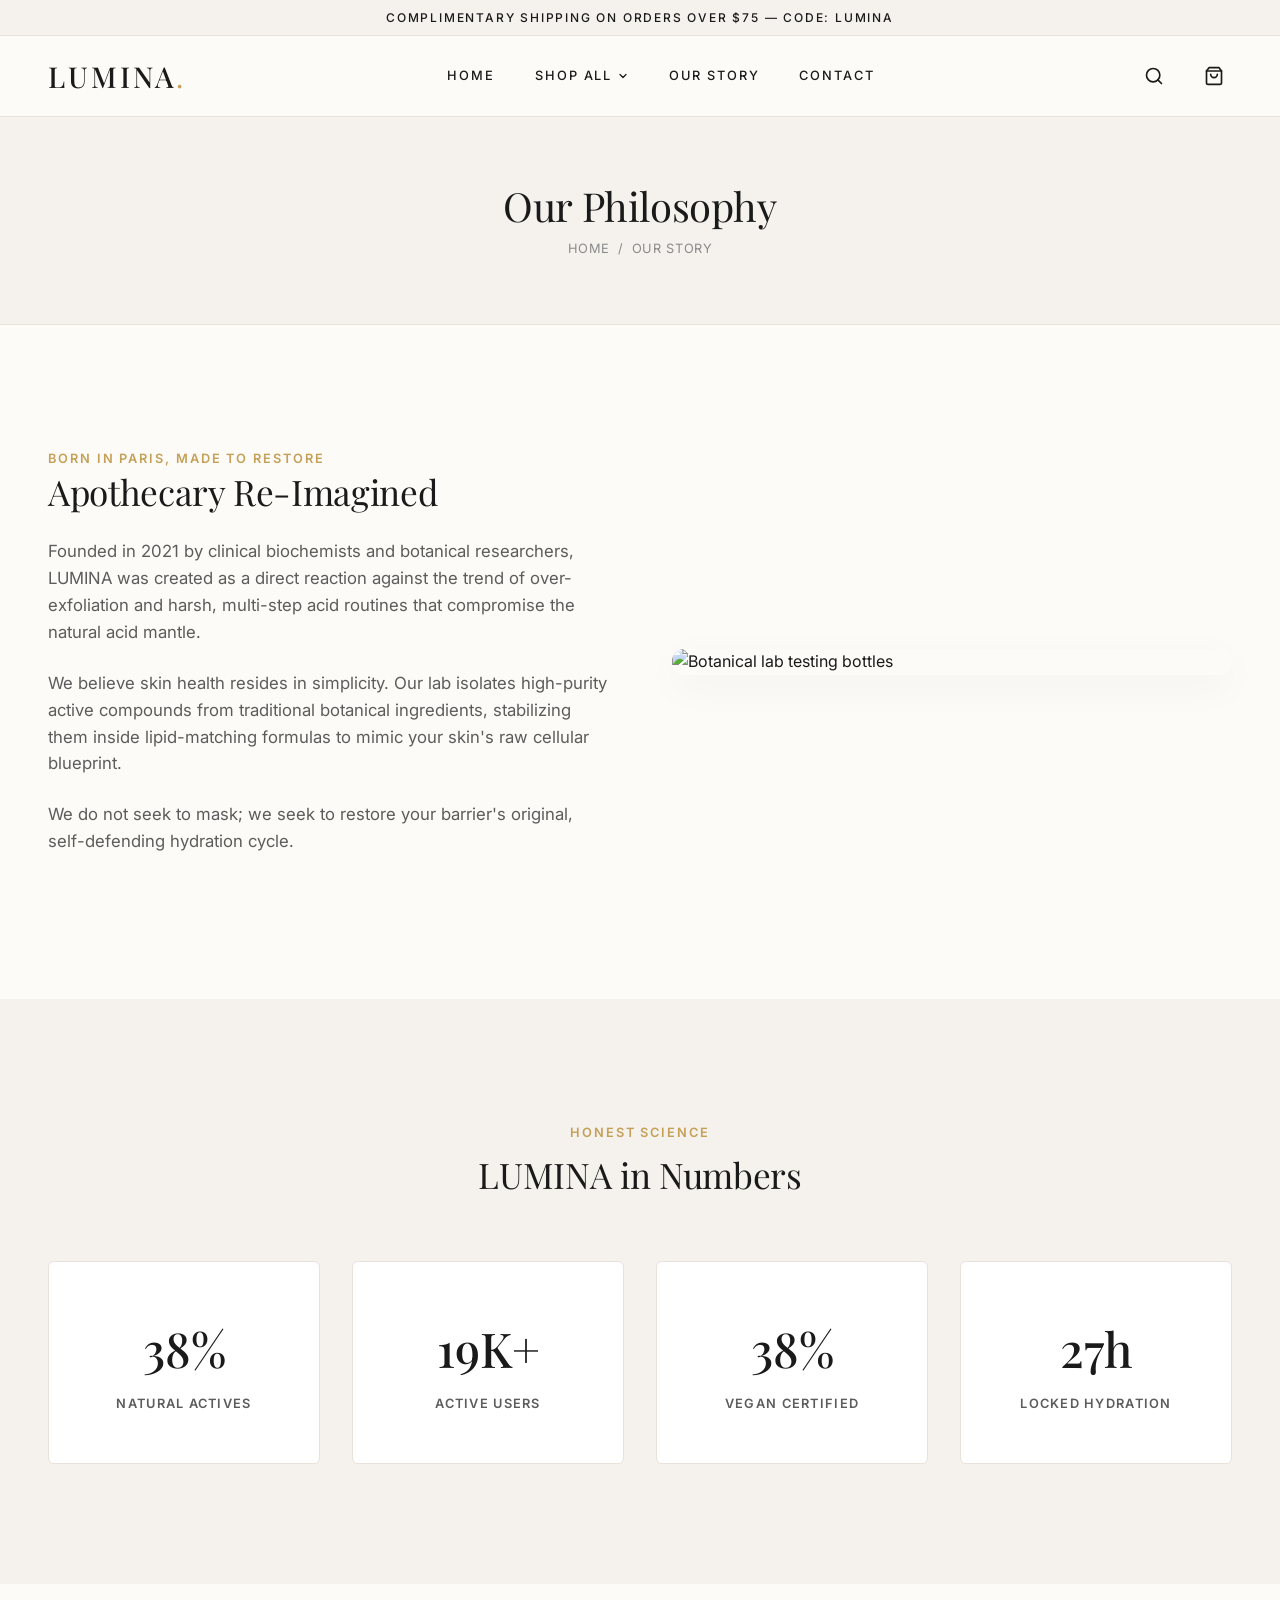
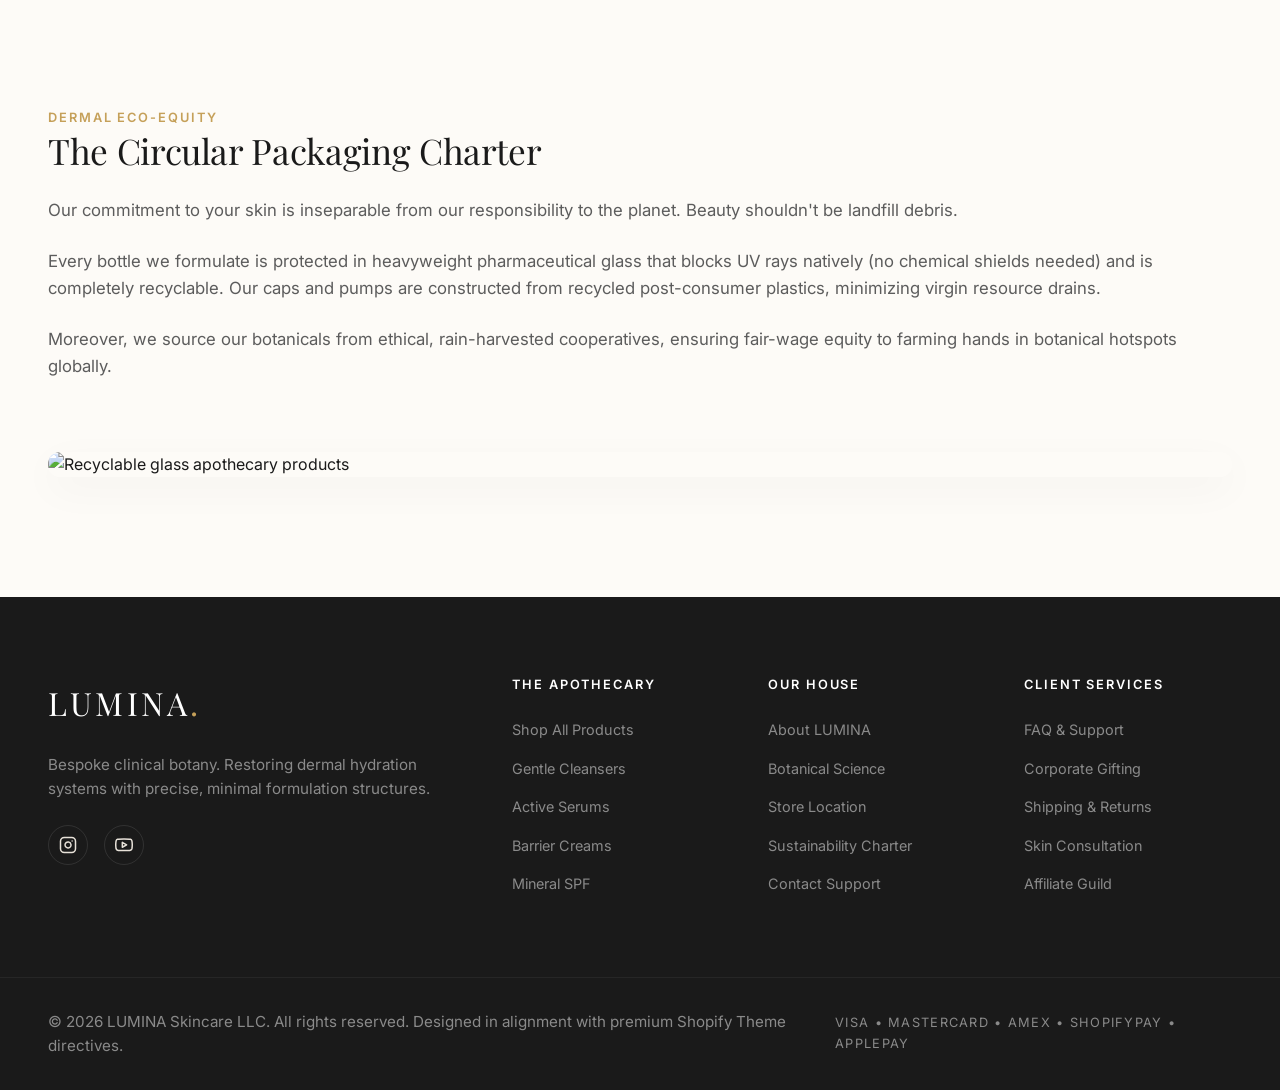
==== about.html @ 6625a59a "Add about page" ====
<!DOCTYPE html>
<html lang="en">
<head>
  <meta charset="UTF-8">
  <meta name="viewport" content="width=device-width, initial-scale=1.0">
  <meta name="description" content="Read the story of LUMINA. Our commitment to bio-active clinical botany, sustainable packaging, and honest formulation science.">
  <title>Our Story | LUMINA Luxury Skincare</title>
  
  <link rel="stylesheet" href="/css/style.css">
  <link rel="preconnect" href="https://images.unsplash.com">
</head>
<body>

  <!-- 1. Announcement Bar -->
  <div class="announcement-bar">
    <div class="announcement-text">Complimentary Shipping on Orders Over $75 — Code: LUMINA</div>
  </div>

  <!-- 2. Header & Sticky Nav -->
  <header id="site-header">
    <div class="container nav-container">
      
      <!-- Mobile Hamburger -->
      <button class="header-btn menu-toggle" aria-label="Toggle Menu">
        <svg xmlns="http://www.w3.org/2000/svg" width="24" height="24" viewBox="0 0 24 24" fill="none" stroke="currentColor" stroke-width="2" stroke-linecap="round" stroke-linejoin="round"><line x1="3" y1="12" x2="21" y2="12"></line><line x1="3" y1="6" x2="21" y2="6"></line><line x1="3" y1="18" x2="21" y2="18"></line></svg>
      </button>

      <!-- Brand Logo -->
      <a href="/index.html" class="logo">LUMINA<span>.</span></a>

      <!-- Desktop Mega Navigation -->
      <nav class="desktop-nav" aria-label="Main Navigation">
        <ul class="nav-list">
          <li class="nav-item">
            <a href="/index.html" class="nav-link">Home</a>
          </li>
          <li class="nav-item">
            <a href="/collection.html" class="nav-link">Shop All
              <svg xmlns="http://www.w3.org/2000/svg" width="12" height="12" viewBox="0 0 24 24" fill="none" stroke="currentColor" stroke-width="2.5" stroke-linecap="round" stroke-linejoin="round"><polyline points="6 9 12 15 18 9"></polyline></svg>
            </a>
            
            <!-- MEGA MENU -->
            <div class="mega-menu">
              <div class="mega-column">
                <h4>By Category</h4>
                <ul>
                  <li><a href="/collection.html?category=cleansers">Gentle Cleansers</a></li>
                  <li><a href="/collection.html?category=toners">Exfoliating Toners</a></li>
                  <li><a href="/collection.html?category=serums">Active Serums</a></li>
                  <li><a href="/collection.html?category=creams">Barrier Creams</a></li>
                  <li><a href="/collection.html?category=sunscreen">Daily SPF</a></li>
                </ul>
              </div>
              <div class="mega-column">
                <h4>By Skin Concern</h4>
                <ul>
                  <li><a href="/collection.html?concern=dryness">Dryness & Dehydration</a></li>
                  <li><a href="/collection.html?concern=dullness">Dullness & Uneven Tone</a></li>
                  <li><a href="/collection.html?concern=aging">Fine Lines & Aging</a></li>
                  <li><a href="/collection.html?concern=sensitive">Sensitized Skin Barrier</a></li>
                </ul>
              </div>
              <div class="mega-column">
                <h4>Featured Routine</h4>
                <ul>
                  <li><a href="/collection.html?routine=glow">The 3-Step Radiance Routine</a></li>
                  <li><a href="/collection.html?routine=barrier">The Ultimate Hydration Trio</a></li>
                  <li><a href="/collection.html?routine=night">The Restorative Night Ritual</a></li>
                  <li><a href="/collection.html?routine=starter">The Essential Daily Set</a></li>
                </ul>
              </div>
              <div class="mega-column">
                <div class="mega-promo">
                  <img src="https://images.unsplash.com/photo-1598440947619-2c35fc9aa908?auto=format&fit=crop&w=600&q=80" alt="The Ritual" referrerPolicy="no-referrer">
                  <div class="mega-promo-overlay"></div>
                  <div class="mega-promo-content">
                    <h5>The Bakuchiol Youth Cream</h5>
                    <span>Discover More</span>
                  </div>
                </div>
              </div>
            </div>
          </li>
          <li class="nav-item">
            <a href="/about.html" class="nav-link">Our Story</a>
          </li>
          <li class="nav-item">
            <a href="/contact.html" class="nav-link">Contact</a>
          </li>
        </ul>
      </nav>

      <!-- Action Items (Search, Cart Icons) -->
      <div class="header-actions">
        <!-- Search Button -->
        <button class="header-btn search-toggle" aria-label="Open Search">
          <svg xmlns="http://www.w3.org/2000/svg" width="20" height="20" viewBox="0 0 24 24" fill="none" stroke="currentColor" stroke-width="2" stroke-linecap="round" stroke-linejoin="round"><circle cx="11" cy="11" r="8"></circle><line x1="21" y1="21" x2="16.65" y2="16.65"></line></svg>
        </button>
        <!-- Shopping Bag Button -->
        <button class="header-btn cart-toggle" aria-label="Open Bag">
          <svg xmlns="http://www.w3.org/2000/svg" width="20" height="20" viewBox="0 0 24 24" fill="none" stroke="currentColor" stroke-width="2" stroke-linecap="round" stroke-linejoin="round"><path d="M6 2L3 6v14a2 2 0 0 0 2 2h14a2 2 0 0 0 2-2V6l-3-4z"></path><line x1="3" y1="6" x2="21" y2="6"></line><path d="M16 10a4 4 0 0 1-8 0"></path></svg>
          <span class="badge cart-count" style="display: none;">0</span>
        </button>
      </div>

    </div>
  </header>

  <!-- 3. Mobile Menu Drawer -->
  <aside class="mobile-menu-drawer" aria-label="Mobile Navigation">
    <div class="drawer-header">
      <div class="logo">LUMINA<span>.</span></div>
      <button class="header-btn mobile-drawer-close" aria-label="Close Menu">
        <svg xmlns="http://www.w3.org/2000/svg" width="24" height="24" viewBox="0 0 24 24" fill="none" stroke="currentColor" stroke-width="2" stroke-linecap="round" stroke-linejoin="round"><line x1="18" y1="6" x2="6" y2="18"></line><line x1="6" y1="6" x2="18" y2="18"></line></svg>
      </button>
    </div>
    
    <ul class="mobile-nav-list">
      <li><a href="/index.html" class="mobile-nav-link">Home</a></li>
      <li>
        <div class="mobile-nav-link">
          <a href="/collection.html">Shop All</a>
          <button class="mobile-submenu-trigger" aria-label="Expand Shop Submenu">
            <svg xmlns="http://www.w3.org/2000/svg" width="16" height="16" viewBox="0 0 24 24" fill="none" stroke="currentColor" stroke-width="2" stroke-linecap="round" stroke-linejoin="round"><polyline points="6 9 12 15 18 9"></polyline></svg>
          </button>
        </div>
        <ul class="mobile-submenu">
          <li><a href="/collection.html?category=cleansers">Gentle Cleansers</a></li>
          <li><a href="/collection.html?category=toners">Exfoliating Toners</a></li>
          <li><a href="/collection.html?category=serums">Active Serums</a></li>
          <li><a href="/collection.html?category=creams">Barrier Creams</a></li>
          <li><a href="/collection.html?category=sunscreen">Daily SPF</a></li>
        </ul>
      </li>
      <li><a href="/about.html" class="mobile-nav-link">Our Story</a></li>
      <li><a href="/contact.html" class="mobile-nav-link">Contact</a></li>
    </ul>
  </aside>

  <!-- 4. Search Overlay Popup -->
  <div class="search-popup">
    <div class="search-popup-header">
      <button class="header-btn search-popup-close" aria-label="Close Search">
        <svg xmlns="http://www.w3.org/2000/svg" width="24" height="24" viewBox="0 0 24 24" fill="none" stroke="currentColor" stroke-width="2" stroke-linecap="round" stroke-linejoin="round"><line x1="18" y1="6" x2="6" y2="18"></line><line x1="6" y1="6" x2="18" y2="18"></line></svg>
      </button>
    </div>
    <div class="search-popup-body">
      <div class="search-form-container">
        <input type="text" class="search-input" placeholder="Search our apothecary..." aria-label="Search items text query">
        <button class="search-icon-btn" aria-label="Submit Search">
          <svg xmlns="http://www.w3.org/2000/svg" width="24" height="24" viewBox="0 0 24 24" fill="none" stroke="currentColor" stroke-width="2" stroke-linecap="round" stroke-linejoin="round"><circle cx="11" cy="11" r="8"></circle><line x1="21" y1="21" x2="16.65" y2="16.65"></line></svg>
        </button>
      </div>
      <div class="search-suggestions">
        <h4>Trending Products</h4>
        <div class="suggestion-grid">
          <!-- Populated dynamically via JS -->
        </div>
      </div>
    </div>
  </div>

  <!-- 5. Cart Drawer -->
  <aside class="cart-drawer" aria-label="Shopping Bag">
    <div class="cart-drawer-header">
      <h3 class="font-sans" style="font-size: 1.1rem; font-weight: 600; letter-spacing: 0.1em; text-transform: uppercase;">Your Shopping Bag (<span class="cart-count">0</span>)</h3>
      <button class="header-btn cart-drawer-close" aria-label="Close Bag">
        <svg xmlns="http://www.w3.org/2000/svg" width="24" height="24" viewBox="0 0 24 24" fill="none" stroke="currentColor" stroke-width="2" stroke-linecap="round" stroke-linejoin="round"><line x1="18" y1="6" x2="6" y2="18"></line><line x1="6" y1="6" x2="18" y2="18"></line></svg>
      </button>
    </div>
    
    <div class="cart-items-container">
      <!-- Populated dynamically via JS -->
    </div>

    <div class="cart-drawer-footer">
      <div class="cart-summary-row">
        <span class="cart-summary-label">Estimated Subtotal</span>
        <span class="cart-summary-value" id="cart-subtotal">$0.00</span>
      </div>
      <p>Shipping, taxes, and discounts calculated at checkout.</p>
      <button class="btn btn-primary cart-checkout-btn" onclick="alert('Proceeding to checkout mockup!')">Check Out</button>
    </div>
  </aside>

  <!-- Global Backdrop Overlay for drawers -->
  <div class="drawer-overlay"></div>

  <!-- MAIN BODY CONTENT -->
  <main>
    
    <!-- Page Hero -->
    <section class="page-hero">
      <div class="container">
        <h1 class="page-hero-title">Our Philosophy</h1>
        <div class="breadcrumbs">
          <a href="/index.html">Home</a>
          <span>/</span>
          <span>Our Story</span>
        </div>
      </div>
    </section>

    <!-- Editorial Story Block 1 -->
    <section class="section-padding">
      <div class="container about-grid-text-img">
        
        <div class="about-text-block reveal">
          <span class="section-subtitle">Born in Paris, Made to Restore</span>
          <h3>Apothecary Re-Imagined</h3>
          <p>Founded in 2021 by clinical biochemists and botanical researchers, LUMINA was created as a direct reaction against the trend of over-exfoliation and harsh, multi-step acid routines that compromise the natural acid mantle.</p>
          <p>We believe skin health resides in simplicity. Our lab isolates high-purity active compounds from traditional botanical ingredients, stabilizing them inside lipid-matching formulas to mimic your skin's raw cellular blueprint.</p>
          <p>We do not seek to mask; we seek to restore your barrier's original, self-defending hydration cycle.</p>
        </div>

        <div class="about-img-block reveal">
          <img src="https://images.unsplash.com/photo-1598440947619-2c35fc9aa908?auto=format&fit=crop&w=1200&q=80" alt="Botanical lab testing bottles" loading="lazy" referrerPolicy="no-referrer">
        </div>

      </div>
    </section>

    <!-- Statistics Counter Bar Section -->
    <section class="counter-bar-section section-padding" id="animated-counters-section">
      <div class="container">
        
        <div class="text-center" style="margin-bottom: 4rem;">
          <span class="section-subtitle">Honest Science</span>
          <h2 class="section-title">LUMINA in Numbers</h2>
        </div>

        <div class="grid-counters">
          <!-- Counter 1 -->
          <div class="counter-card reveal">
            <div class="counter-number" data-target="99" data-suffix="%">0%</div>
            <div class="counter-label">Natural Actives</div>
          </div>
          <!-- Counter 2 -->
          <div class="counter-card reveal">
            <div class="counter-number" data-target="50" data-suffix="K+">0K+</div>
            <div class="counter-label">Active Users</div>
          </div>
          <!-- Counter 3 -->
          <div class="counter-card reveal">
            <div class="counter-number" data-target="100" data-suffix="%">0%</div>
            <div class="counter-label">Vegan Certified</div>
          </div>
          <!-- Counter 4 -->
          <div class="counter-card reveal">
            <div class="counter-number" data-target="72" data-suffix="h">0h</div>
            <div class="counter-label">Locked Hydration</div>
          </div>
        </div>

      </div>
    </section>

    <!-- Editorial Story Block 2 (Sustainability) -->
    <section class="section-padding" id="sustainability">
      <div class="container about-grid-text-img" style="grid-template-columns: 1fr; gap: 4rem;">
        
        <!-- Reversed bento structure -->
        <div style="display: grid; grid-template-columns: 1fr; gap: 3rem; align-items: center;" class="about-grid-text-img">
          
          <div class="about-img-block reveal" style="order: 2; @media (min-width: 768px) { order: 1; }">
            <img src="https://images.unsplash.com/photo-1546842931-886c185b4c8c?auto=format&fit=crop&w=1200&q=80" alt="Recyclable glass apothecary products" loading="lazy" referrerPolicy="no-referrer">
          </div>

          <div class="about-text-block reveal" style="order: 1; @media (min-width: 768px) { order: 2; }">
            <span class="section-subtitle">Dermal Eco-Equity</span>
            <h3>The Circular Packaging Charter</h3>
            <p>Our commitment to your skin is inseparable from our responsibility to the planet. Beauty shouldn't be landfill debris.</p>
            <p>Every bottle we formulate is protected in heavyweight pharmaceutical glass that blocks UV rays natively (no chemical shields needed) and is completely recyclable. Our caps and pumps are constructed from recycled post-consumer plastics, minimizing virgin resource drains.</p>
            <p>Moreover, we source our botanicals from ethical, rain-harvested cooperatives, ensuring fair-wage equity to farming hands in botanical hotspots globally.</p>
          </div>

        </div>

      </div>
    </section>

  </main>

  <!-- FOOTER -->
  <footer>
    <div class="container footer-grid">
      
      <div class="footer-brand-col">
        <div class="footer-logo">LUMINA<span>.</span></div>
        <p>Bespoke clinical botany. Restoring dermal hydration systems with precise, minimal formulation structures.</p>
        <div class="footer-social-links">
          <a href="#" class="social-link" aria-label="Follow on Instagram">
            <svg xmlns="http://www.w3.org/2000/svg" width="18" height="18" viewBox="0 0 24 24" fill="none" stroke="currentColor" stroke-width="2" stroke-linecap="round" stroke-linejoin="round"><rect x="2" y="2" width="20" height="20" rx="5" ry="5"></rect><path d="M16 11.37A4 4 0 1 1 12.63 8 4 4 0 0 1 16 11.37z"></path><line x1="17.5" y1="6.5" x2="17.51" y2="6.5"></line></svg>
          </a>
          <a href="#" class="social-link" aria-label="Follow on Pinterest">
            <svg xmlns="http://www.w3.org/2000/svg" width="18" height="18" viewBox="0 0 24 24" fill="none" stroke="currentColor" stroke-width="2" stroke-linecap="round" stroke-linejoin="round"><path d="M22.54 6.42a2.78 2.78 0 0 0-1.94-2C18.88 4 12 4 12 4s-6.88 0-8.6.46a2.78 2.78 0 0 0-1.94 2A29 29 0 0 0 1 11.75a29 29 0 0 0 .46 5.33A2.78 2.78 0 0 0 3.4 19c1.72.46 8.6.46 8.6.46s6.88 0 8.6-.46a2.78 2.78 0 0 0 1.94-2 29 29 0 0 0 .46-5.25 29 29 0 0 0-.46-5.33z"></path><polygon points="9.75 15.02 15.5 11.75 9.75 8.48 9.75 15.02"></polygon></svg>
          </a>
        </div>
      </div>

      <div class="footer-col">
        <h4>The Apothecary</h4>
        <ul class="footer-links">
          <li><a href="/collection.html">Shop All Products</a></li>
          <li><a href="/collection.html?category=cleansers">Gentle Cleansers</a></li>
          <li><a href="/collection.html?category=serums">Active Serums</a></li>
          <li><a href="/collection.html?category=creams">Barrier Creams</a></li>
          <li><a href="/collection.html?category=sunscreen">Mineral SPF</a></li>
        </ul>
      </div>

      <div class="footer-col">
        <h4>Our House</h4>
        <ul class="footer-links">
          <li><a href="/about.html">About LUMINA</a></li>
          <li><a href="/about.html#science">Botanical Science</a></li>
          <li><a href="/contact.html">Store Location</a></li>
          <li><a href="/about.html#sustainability">Sustainability Charter</a></li>
          <li><a href="/contact.html">Contact Support</a></li>
        </ul>
      </div>

      <div class="footer-col">
        <h4>Client Services</h4>
        <ul class="footer-links">
          <li><a href="/index.html#faq-accordions">FAQ & Support</a></li>
          <li><a href="/contact.html">Corporate Gifting</a></li>
          <li><a href="#">Shipping & Returns</a></li>
          <li><a href="#">Skin Consultation</a></li>
          <li><a href="#">Affiliate Guild</a></li>
        </ul>
      </div>

    </div>

    <div class="container footer-bottom">
      <p>&copy; 2026 LUMINA Skincare LLC. All rights reserved. Designed in alignment with premium Shopify Theme directives.</p>
      <div class="footer-payment-icons" aria-label="Supported Payment Methods">
        <span style="font-size: 0.8rem; letter-spacing: 0.1em; text-transform: uppercase;">Visa • MasterCard • Amex • ShopifyPay • ApplePay</span>
      </div>
    </div>
  </footer>

  <!-- Script Loader -->
  <script type="module" src="/js/script.js"></script>
</body>
</html>
---- css/style.css ----
/*
 * LUMINA Luxury Skincare - Premium Shopify Theme Style
 * Developed with bespoke CSS3 - Responsive, Accessible, and Performant
 */

@import url('https://fonts.googleapis.com/css2?family=Inter:wght@300;400;500;600;700&family=Playfair+Display:ital,wght@0,400;0,500;0,600;1,400&display=swap');

:root {
  /* Colors - Refined "Natural Tones" Warm Earth Palette */
  --color-bg-primary: #FDFBF7;
  /* Very soft warm alabaster cream */
  --color-bg-secondary: #F5F2ED;
  /* Warm linen beige for section contrast */
  --color-bg-tertiary: #EAE5DD;
  /* Deeper warm sandstone grey */
  --color-text-primary: #1A1A1A;
  /* Soft charcoal black for elegant contrast */
  --color-text-secondary: #5C5C5C;
  /* Muted slate-umber for readable body text */
  --color-text-tertiary: #8A8A8A;
  /* Soft taupe for secondary labels/borders */
  --color-border: #E8E2D9;
  /* Beautiful warm linen border */
  --color-border-dark: #1A1A1A;
  /* Strong structural charcoal borders */
  --color-accent: #C5A059;
  /* Rich burnished gold (Natural Tones Brand Accent) */
  --color-accent-hover: #B28F4B;
  /* Antique brass for interactive focus states */
  --color-white: #FFFFFF;
  --color-black: #1A1A1A;
  /* Match soft charcoal black */
  --color-success: #5F7564;
  /* Soft organic sage green for success/badges */

  /* Fonts */
  --font-sans: 'Inter', -apple-system, BlinkMacSystemFont, "Segoe UI", Roboto, sans-serif;
  --font-serif: 'Playfair Display', Georgia, Cambria, "Times New Roman", Times, serif;

  /* Layout */
  --header-height: 80px;
  --header-height-scroll: 64px;
  --container-max-width: 1440px;
  --transition-smooth: all 0.45s cubic-bezier(0.16, 1, 0.3, 1);
  /* Refined ultra-smooth easing */
  --transition-fast: all 0.2s ease;

  /* Shadow & Radii */
  --shadow-subtle: 0 4px 30px rgba(26, 26, 26, 0.02);
  --shadow-medium: 0 12px 40px rgba(26, 26, 26, 0.04);
  --radius-sm: 6px;
  /* Softened borders for organic look */
  --radius-md: 12px;
  /* Warmer, softer radius */
  --radius-lg: 24px;
  /* Beautifully rounded featured elements */
}

/* Base Styles & Reset */
* {
  box-sizing: border-box;
  margin: 0;
  padding: 0;
}

html {
  scroll-behavior: smooth;
  font-size: 16px;
  -webkit-font-smoothing: antialiased;
  -moz-osx-font-smoothing: grayscale;
}

body {
  font-family: var(--font-sans);
  background-color: var(--color-bg-primary);
  color: var(--color-text-primary);
  line-height: 1.6;
  overflow-x: hidden;
}

/* Typography */
h1, h2, h3, h4, h5, h6 {
  font-family: var(--font-serif);
  font-weight: 400;
  line-height: 1.25;
  color: var(--color-text-primary);
  letter-spacing: -0.01em;
}

p {
  color: var(--color-text-secondary);
  font-size: 0.95rem;
}

a {
  color: inherit;
  text-decoration: none;
  transition: var(--transition-fast);
}

img {
  max-width: 100%;
  height: auto;
  display: block;
}

button {
  background: none;
  border: none;
  cursor: pointer;
  font-family: var(--font-sans);
  transition: var(--transition-smooth);
}

/* Helper Utilities */
.container {
  width: 100%;
  max-width: var(--container-max-width);
  margin: 0 auto;
  padding: 0 1.5rem;
}

@media (min-width: 768px) {
  .container {
    padding: 0 3rem;
  }
}

.text-center {
  text-align: center;
}

.font-serif {
  font-family: var(--font-serif);
}

.font-sans {
  font-family: var(--font-sans);
}

.gold-text {
  color: var(--color-accent);
}

/* Buttons */
.btn {
  display: inline-flex;
  align-items: center;
  justify-content: center;
  padding: 1rem 2.5rem;
  font-size: 0.85rem;
  font-weight: 500;
  letter-spacing: 0.15em;
  text-transform: uppercase;
  border-radius: var(--radius-sm);
  transition: var(--transition-smooth);
  position: relative;
  overflow: hidden;
}

.btn-primary {
  background-color: var(--color-text-primary);
  color: var(--color-white);
  border: 1px solid var(--color-text-primary);
}

.btn-primary:hover {
  background-color: var(--color-accent);
  border-color: var(--color-accent);
  color: var(--color-white);
}

.btn-secondary {
  background-color: transparent;
  color: var(--color-text-primary);
  border: 1px solid var(--color-border-dark);
}

.btn-secondary:hover {
  background-color: var(--color-text-primary);
  color: var(--color-white);
}

.btn-accent {
  background-color: var(--color-bg-secondary);
  color: var(--color-text-primary);
  border: 1px solid var(--color-border);
}

.btn-accent:hover {
  background-color: var(--color-white);
  border-color: var(--color-accent);
  box-shadow: var(--shadow-subtle);
}

.btn-link {
  padding: 0;
  font-size: 0.85rem;
  font-weight: 600;
  letter-spacing: 0.1em;
  text-transform: uppercase;
  color: var(--color-text-primary);
  border-bottom: 1px solid var(--color-text-primary);
  display: inline-flex;
  align-items: center;
  gap: 0.5rem;
}

.btn-link:hover {
  color: var(--color-accent);
  border-bottom-color: var(--color-accent);
}

/* ==========================================
   HEADER & NAVIGATION
   ========================================== */
.announcement-bar {
  background-color: var(--color-bg-secondary);
  border-bottom: 1px solid var(--color-border);
  padding: 0.5rem 1rem;
  text-align: center;
}

.announcement-text {
  font-size: 0.75rem;
  font-weight: 500;
  letter-spacing: 0.15em;
  text-transform: uppercase;
  color: var(--color-text-primary);
}

header {
  position: sticky;
  top: 0;
  left: 0;
  width: 100%;
  z-index: 100;
  background-color: rgba(253, 251, 247, 0.95);
  backdrop-filter: blur(10px);
  border-bottom: 1px solid var(--color-border);
  transition: var(--transition-smooth);
}

header.scrolled {
  box-shadow: var(--shadow-subtle);
  background-color: var(--color-bg-primary);
}

header.scrolled .nav-container {
  height: var(--header-height-scroll);
}

.nav-container {
  display: flex;
  align-items: center;
  justify-content: space-between;
  height: var(--header-height);
  transition: var(--transition-smooth);
}

.logo {
  font-family: var(--font-serif);
  font-size: 1.8rem;
  font-weight: 500;
  letter-spacing: 0.1em;
  color: var(--color-text-primary);
  z-index: 105;
}

.logo span {
  font-weight: 300;
  color: var(--color-accent);
}

.desktop-nav {
  display: none;
  height: 100%;
}

@media (min-width: 1024px) {
  .desktop-nav {
    display: flex;
    align-items: center;
  }
}

.nav-list {
  display: flex;
  align-items: center;
  gap: 2.5rem;
  list-style: none;
  height: 100%;
}

.nav-item {
  height: 100%;
  display: flex;
  align-items: center;
  position: relative;
}

.nav-link {
  font-size: 0.8rem;
  font-weight: 500;
  letter-spacing: 0.15em;
  text-transform: uppercase;
  color: var(--color-text-primary);
  display: flex;
  align-items: center;
  gap: 0.3rem;
  height: 100%;
}

.nav-link::after {
  content: '';
  position: absolute;
  bottom: 0;
  left: 0;
  width: 0;
  height: 2px;
  background-color: var(--color-accent);
  transition: var(--transition-smooth);
}

.nav-item:hover .nav-link {
  color: var(--color-accent);
}

.nav-item:hover .nav-link::after {
  width: 100%;
}

/* Mega Menu */
.mega-menu {
  position: absolute;
  top: 100%;
  left: 50%;
  transform: translateX(-50%) translateY(15px);
  width: 90vw;
  max-width: var(--container-max-width);
  background-color: var(--color-white);
  border: 1px solid var(--color-border);
  box-shadow: var(--shadow-medium);
  padding: 3rem;
  opacity: 0;
  visibility: hidden;
  display: grid;
  grid-template-columns: repeat(4, 1fr);
  gap: 2rem;
  transition: var(--transition-smooth);
  z-index: 99;
}

.nav-item:hover .mega-menu {
  opacity: 1;
  visibility: visible;
  transform: translateX(-50%) translateY(0);
}

.mega-column h4 {
  font-family: var(--font-sans);
  font-size: 0.8rem;
  font-weight: 600;
  letter-spacing: 0.1em;
  text-transform: uppercase;
  color: var(--color-text-primary);
  margin-bottom: 1.5rem;
  border-bottom: 1px solid var(--color-border);
  padding-bottom: 0.5rem;
}

.mega-column ul {
  list-style: none;
  display: flex;
  flex-direction: column;
  gap: 0.8rem;
}

.mega-column ul a {
  font-size: 0.85rem;
  color: var(--color-text-secondary);
}

.mega-column ul a:hover {
  color: var(--color-accent);
  padding-left: 5px;
}

.mega-promo {
  position: relative;
  overflow: hidden;
  border-radius: var(--radius-sm);
  aspect-ratio: 4/3;
  display: flex;
  align-items: flex-end;
  padding: 1.5rem;
}

.mega-promo img {
  position: absolute;
  top: 0;
  left: 0;
  width: 100%;
  height: 100%;
  object-fit: cover;
  z-index: 1;
  transition: var(--transition-smooth);
}

.mega-promo:hover img {
  transform: scale(1.05);
}

.mega-promo-overlay {
  position: absolute;
  top: 0;
  left: 0;
  width: 100%;
  height: 100%;
  background: linear-gradient(to top, rgba(26, 26, 26, 0.7) 0%, rgba(26, 26, 26, 0) 60%);
  z-index: 2;
}

.mega-promo-content {
  position: relative;
  z-index: 3;
  color: var(--color-white);
}

.mega-promo-content h5 {
  font-family: var(--font-serif);
  font-size: 1.2rem;
  color: var(--color-white);
  margin-bottom: 0.3rem;
}

.mega-promo-content span {
  font-size: 0.75rem;
  letter-spacing: 0.1em;
  text-transform: uppercase;
  border-bottom: 1px solid var(--color-white);
}

/* Header Icons */
.header-actions {
  display: flex;
  align-items: center;
  gap: 1rem;
}

@media (min-width: 768px) {
  .header-actions {
    gap: 1.5rem;
  }
}

.header-btn {
  color: var(--color-text-primary);
  position: relative;
  display: flex;
  align-items: center;
  justify-content: center;
  padding: 0.5rem;
}

.header-btn:hover {
  color: var(--color-accent);
}

.header-btn .badge {
  position: absolute;
  top: 0;
  right: 0;
  background-color: var(--color-text-primary);
  color: var(--color-white);
  font-size: 0.65rem;
  font-weight: 600;
  width: 16px;
  height: 16px;
  border-radius: 50%;
  display: flex;
  align-items: center;
  justify-content: center;
}

.menu-toggle {
  display: flex;
}

@media (min-width: 1024px) {
  .menu-toggle {
    display: none;
  }
}

/* ==========================================
   MOBILE MENU DRAWER
   ========================================== */
.mobile-menu-drawer {
  position: fixed;
  top: 0;
  left: -100%;
  width: 100%;
  max-width: 400px;
  height: 100vh;
  background-color: var(--color-white);
  box-shadow: var(--shadow-medium);
  z-index: 200;
  transition: var(--transition-smooth);
  display: flex;
  flex-direction: column;
  padding: 2rem;
}

.mobile-menu-drawer.open {
  left: 0;
}

.drawer-header {
  display: flex;
  align-items: center;
  justify-content: space-between;
  margin-bottom: 3rem;
}

.drawer-close {
  color: var(--color-text-primary);
}

.drawer-close:hover {
  color: var(--color-accent);
}

.mobile-nav-list {
  list-style: none;
  display: flex;
  flex-direction: column;
  gap: 1.5rem;
}

.mobile-nav-link {
  font-size: 1.2rem;
  font-family: var(--font-serif);
  color: var(--color-text-primary);
  display: flex;
  align-items: center;
  justify-content: space-between;
}

.mobile-submenu-toggle {
  padding: 0.2rem;
}

.mobile-submenu {
  list-style: none;
  padding-left: 1rem;
  margin-top: 0.5rem;
  display: none;
  flex-direction: column;
  gap: 0.8rem;
  border-left: 1px solid var(--color-border);
}

.mobile-submenu.open {
  display: flex;
}

.mobile-submenu a {
  font-size: 0.9rem;
  color: var(--color-text-secondary);
}

.drawer-overlay {
  position: fixed;
  top: 0;
  left: 0;
  width: 100vw;
  height: 100vh;
  background-color: rgba(26, 26, 26, 0.4);
  backdrop-filter: blur(4px);
  z-index: 150;
  opacity: 0;
  visibility: hidden;
  transition: var(--transition-smooth);
}

.drawer-overlay.open {
  opacity: 1;
  visibility: visible;
}

/* ==========================================
   CART DRAWER (FRONTEND)
   ========================================== */
.cart-drawer {
  position: fixed;
  top: 0;
  right: -100%;
  width: 100%;
  max-width: 450px;
  height: 100vh;
  background-color: var(--color-white);
  box-shadow: var(--shadow-medium);
  z-index: 200;
  transition: var(--transition-smooth);
  display: flex;
  flex-direction: column;
}

.cart-drawer.open {
  right: 0;
}

.cart-drawer-header {
  padding: 1.25rem;
  border-bottom: 1px solid var(--color-border);
  display: flex;
  align-items: center;
  justify-content: space-between;
  gap: 1rem;
}

.cart-drawer-header h3 {
  white-space: nowrap;
  font-size: 0.95rem !important;
}

@media (min-width: 480px) {
  .cart-drawer-header {
    padding: 2rem;
  }

  .cart-drawer-header h3 {
    font-size: 1.1rem !important;
  }
}

.cart-items-container {
  flex: 1;
  overflow-y: auto;
  padding: 2rem;
  display: flex;
  flex-direction: column;
  gap: 1.5rem;
}

.cart-empty-message {
  text-align: center;
  margin: auto;
}

.cart-empty-message p {
  margin-bottom: 1.5rem;
}

.cart-item {
  display: grid;
  grid-template-columns: 80px 1fr;
  gap: 1rem;
  border-bottom: 1px solid var(--color-border);
  padding-bottom: 1.5rem;
}

.cart-item-img {
  width: 80px;
  height: 100px;
  object-fit: cover;
  border-radius: var(--radius-sm);
  background-color: var(--color-bg-secondary);
}

.cart-item-info {
  display: flex;
  flex-direction: column;
  justify-content: space-between;
}

.cart-item-title-row {
  display: flex;
  justify-content: space-between;
  align-items: flex-start;
  gap: 0.5rem;
}

.cart-item-title {
  font-family: var(--font-sans);
  font-size: 0.9rem;
  font-weight: 500;
  color: var(--color-text-primary);
}

.cart-item-variant {
  font-size: 0.75rem;
  color: var(--color-text-tertiary);
  margin-top: 0.2rem;
}

.cart-item-price {
  font-family: var(--font-sans);
  font-size: 0.9rem;
  font-weight: 600;
  color: var(--color-text-primary);
}

.cart-item-actions {
  display: flex;
  align-items: center;
  justify-content: space-between;
  margin-top: 0.5rem;
}

.cart-item-remove {
  font-size: 0.75rem;
  color: var(--color-text-tertiary);
  text-decoration: underline;
}

.cart-item-remove:hover {
  color: var(--color-black);
}

/* Quantity Adjuster */
.quantity-adjuster {
  display: flex;
  align-items: center;
  border: 1px solid var(--color-border);
  border-radius: var(--radius-sm);
  overflow: hidden;
}

.qty-btn {
  width: 32px;
  height: 32px;
  display: flex;
  align-items: center;
  justify-content: center;
  font-size: 1rem;
  color: var(--color-text-secondary);
}

.qty-btn:hover {
  background-color: var(--color-bg-secondary);
  color: var(--color-text-primary);
}

.qty-input {
  width: 32px;
  height: 32px;
  border: none;
  text-align: center;
  font-size: 0.85rem;
  font-weight: 500;
  color: var(--color-text-primary);
  background: transparent;
}

/* Cart Footer */
.cart-drawer-footer {
  padding: 2rem;
  background-color: var(--color-bg-secondary);
  border-top: 1px solid var(--color-border);
}

.cart-summary-row {
  display: flex;
  justify-content: space-between;
  margin-bottom: 1rem;
}

.cart-summary-label {
  font-weight: 500;
  font-size: 0.95rem;
}

.cart-summary-value {
  font-family: var(--font-sans);
  font-weight: 600;
  font-size: 1.1rem;
}

.cart-drawer-footer p {
  font-size: 0.75rem;
  color: var(--color-text-tertiary);
  margin-bottom: 1.5rem;
}

.cart-checkout-btn {
  width: 100%;
}

/* ==========================================
   SEARCH POPUP OVERLAY
   ========================================== */
.search-popup {
  position: fixed;
  top: 0;
  left: 0;
  width: 100vw;
  height: 100vh;
  background-color: rgba(253, 251, 247, 0.98);
  z-index: 250;
  opacity: 0;
  visibility: hidden;
  transition: var(--transition-smooth);
  display: flex;
  flex-direction: column;
}

.search-popup.open {
  opacity: 1;
  visibility: visible;
}

.search-popup-header {
  padding: 2rem;
  display: flex;
  justify-content: flex-end;
}

.search-popup-body {
  flex: 1;
  display: flex;
  flex-direction: column;
  align-items: center;
  justify-content: flex-start;
  padding: 4rem 2rem;
}

.search-form-container {
  width: 100%;
  max-width: 600px;
  position: relative;
  margin-bottom: 3rem;
}

.search-input {
  width: 100%;
  background: transparent;
  border: none;
  border-bottom: 2px solid var(--color-text-primary);
  padding: 1rem 0;
  font-family: var(--font-serif);
  font-size: 1.8rem;
  color: var(--color-text-primary);
  outline: none;
}

.search-input::placeholder {
  color: var(--color-border);
}

.search-icon-btn {
  position: absolute;
  right: 0;
  bottom: 1.2rem;
  color: var(--color-text-primary);
}

/* Instant Search Results */
.search-suggestions {
  width: 100%;
  max-width: 600px;
  text-align: left;
}

.search-suggestions h4 {
  font-family: var(--font-sans);
  font-size: 0.8rem;
  font-weight: 600;
  text-transform: uppercase;
  letter-spacing: 0.1em;
  color: var(--color-text-tertiary);
  margin-bottom: 1.5rem;
}

.suggestion-grid {
  display: grid;
  grid-template-columns: repeat(2, 1fr);
  gap: 1.5rem;
}

@media (min-width: 768px) {
  .suggestion-grid {
    grid-template-columns: repeat(3, 1fr);
  }
}

.suggestion-item {
  display: flex;
  gap: 1rem;
  align-items: center;
  padding: 0.5rem;
  border-radius: var(--radius-sm);
  transition: var(--transition-fast);
}

.suggestion-item:hover {
  background-color: var(--color-bg-secondary);
}

.suggestion-item-img {
  width: 50px;
  height: 50px;
  object-fit: cover;
  border-radius: var(--radius-sm);
}

.suggestion-item-title {
  font-size: 0.85rem;
  font-weight: 500;
  color: var(--color-text-primary);
}

.suggestion-item-price {
  font-size: 0.8rem;
  color: var(--color-text-secondary);
}

/* ==========================================
   HERO SECTION
   ========================================== */
.hero-section {
  position: relative;
  height: 85vh;
  min-height: 600px;
  background-color: var(--color-bg-secondary);
  display: flex;
  align-items: center;
  overflow: hidden;
}

.hero-bg-img {
  position: absolute;
  top: 0;
  right: 0;
  width: 100%;
  height: 100%;
  object-fit: cover;
  opacity: 0.4;
  z-index: 1;
}

@media (min-width: 1024px) {
  .hero-bg-img {
    width: 55%;
    opacity: 0.9;
  }
}

.hero-overlay {
  position: absolute;
  top: 0;
  left: 0;
  width: 100%;
  height: 100%;
  background: linear-gradient(to right, rgba(253, 251, 247, 1) 0%, rgba(253, 251, 247, 0.9) 30%, rgba(253, 251, 247, 0) 100%);
  z-index: 2;
}

@media (max-width: 1023px) {
  .hero-overlay {
    background: linear-gradient(to bottom, rgba(253, 251, 247, 0.9) 0%, rgba(253, 251, 247, 0.95) 100%);
  }
}

.hero-content {
  position: relative;
  z-index: 3;
  max-width: 600px;
}

.hero-subtitle {
  font-size: 0.8rem;
  font-weight: 600;
  letter-spacing: 0.2em;
  text-transform: uppercase;
  color: var(--color-accent);
  margin-bottom: 1.5rem;
}

.hero-title {
  font-size: 3rem;
  margin-bottom: 1.5rem;
}

@media (min-width: 768px) {
  .hero-title {
    font-size: 4rem;
  }
}

.hero-text {
  font-size: 1.1rem;
  margin-bottom: 2.5rem;
}

.hero-btn-row {
  display: flex;
  gap: 1rem;
}

/* ==========================================
   PRODUCT CARDS & GRIDS
   ========================================== */
.section-padding {
  padding: 5rem 0;
}

@media (min-width: 768px) {
  .section-padding {
    padding: 7.5rem 0;
  }
}

.section-header {
  display: flex;
  flex-direction: column;
  gap: 0.5rem;
  margin-bottom: 3rem;
}

@media (min-width: 768px) {
  .section-header {
    flex-direction: row;
    align-items: flex-end;
    justify-content: space-between;
  }
}

.section-header-left {
  max-width: 500px;
}

.section-subtitle {
  font-size: 0.8rem;
  font-weight: 600;
  letter-spacing: 0.15em;
  text-transform: uppercase;
  color: var(--color-accent);
}

.section-title {
  font-size: 2.2rem;
  margin-top: 0.5rem;
}

.grid-products {
  display: grid;
  grid-template-columns: repeat(2, 1fr);
  gap: 1rem;
}

@media (min-width: 768px) {
  .grid-products {
    grid-template-columns: repeat(3, 1fr);
    gap: 2rem;
  }
}

@media (min-width: 1200px) {
  .grid-products {
    grid-template-columns: repeat(4, 1fr);
  }
}

/* Premium Product Card with hover switch */
.product-card {
  display: flex;
  flex-direction: column;
  position: relative;
  background-color: var(--color-white);
  border-radius: var(--radius-sm);
  overflow: hidden;
  border: 1px solid transparent;
  transition: var(--transition-smooth);
}

.product-card:hover {
  border-color: var(--color-border);
  box-shadow: var(--shadow-subtle);
}

.product-card-img-wrap {
  position: relative;
  overflow: hidden;
  aspect-ratio: 3/4;
  background-color: var(--color-bg-secondary);
}

.product-card-img {
  width: 100%;
  height: 100%;
  object-fit: cover;
  transition: var(--transition-smooth);
}

.product-card-img-hover {
  position: absolute;
  top: 0;
  left: 0;
  width: 100%;
  height: 100%;
  object-fit: cover;
  opacity: 0;
  transition: var(--transition-smooth);
}

.product-card:hover .product-card-img {
  transform: scale(1.05);
}

.product-card:hover .product-card-img-hover {
  opacity: 1;
  transform: scale(1.05);
}

.product-tag {
  position: absolute;
  top: 1rem;
  left: 1rem;
  background-color: var(--color-text-primary);
  color: var(--color-white);
  font-size: 0.7rem;
  font-weight: 500;
  letter-spacing: 0.1em;
  text-transform: uppercase;
  padding: 0.3rem 0.8rem;
  z-index: 5;
  border-radius: var(--radius-sm);
}

.product-tag.sale {
  background-color: var(--color-accent);
}

.product-card-wishlist {
  position: absolute;
  top: 1rem;
  right: 1rem;
  width: 36px;
  height: 36px;
  background-color: rgba(255, 255, 255, 0.9);
  border-radius: 50%;
  display: flex;
  align-items: center;
  justify-content: center;
  color: var(--color-text-primary);
  z-index: 5;
  box-shadow: var(--shadow-subtle);
}

.product-card-wishlist:hover {
  background-color: var(--color-white);
  color: var(--color-accent);
}

.product-card-quick-add {
  position: absolute;
  bottom: 0;
  left: 0;
  width: 100%;
  background-color: rgba(26, 26, 26, 0.9);
  color: var(--color-white);
  font-size: 0.75rem;
  font-weight: 500;
  letter-spacing: 0.1em;
  text-transform: uppercase;
  padding: 1rem;
  text-align: center;
  transform: translateY(100%);
  transition: var(--transition-smooth);
  z-index: 10;
}

.product-card-img-wrap:hover .product-card-quick-add {
  transform: translateY(0);
}

.product-card-info {
  padding: 1.5rem;
  display: flex;
  flex-direction: column;
  gap: 0.4rem;
}

.product-card-category {
  font-size: 0.75rem;
  font-weight: 600;
  color: var(--color-text-tertiary);
  text-transform: uppercase;
  letter-spacing: 0.05em;
}

.product-card-title {
  font-family: var(--font-sans);
  font-size: 1rem;
  font-weight: 500;
  color: var(--color-text-primary);
}

.product-card-title:hover {
  color: var(--color-accent);
}

.product-card-rating {
  display: flex;
  align-items: center;
  gap: 0.2rem;
  font-size: 0.8rem;
  color: var(--color-accent);
}

.product-card-rating-text {
  font-size: 0.75rem;
  color: var(--color-text-tertiary);
  margin-left: 0.3rem;
}

.product-card-price-row {
  display: flex;
  align-items: center;
  gap: 0.5rem;
  margin-top: 0.2rem;
}

.product-card-price {
  font-size: 0.95rem;
  font-weight: 600;
  color: var(--color-text-primary);
}

.product-card-compare-price {
  font-size: 0.85rem;
  color: var(--color-text-tertiary);
  text-decoration: line-through;
}

/* ==========================================
   BENEFITS SECTION
   ========================================== */
.benefits-section {
  background-color: var(--color-bg-secondary);
}

.grid-benefits {
  display: grid;
  grid-template-columns: 1fr;
  gap: 3rem;
}

@media (min-width: 768px) {
  .grid-benefits {
    grid-template-columns: repeat(3, 1fr);
  }
}

.benefit-card {
  text-align: center;
  display: flex;
  flex-direction: column;
  align-items: center;
  gap: 1rem;
}

.benefit-icon {
  width: 64px;
  height: 64px;
  background-color: var(--color-white);
  border-radius: 50%;
  display: flex;
  align-items: center;
  justify-content: center;
  color: var(--color-accent);
  box-shadow: var(--shadow-subtle);
  margin-bottom: 0.5rem;
}

.benefit-title {
  font-family: var(--font-serif);
  font-size: 1.3rem;
}

.benefit-desc {
  max-width: 320px;
}

/* ==========================================
   INGREDIENTS HIGHLIGHT
   ========================================== */
.ingredients-section {
  display: grid;
  grid-template-columns: 1fr;
}

@media (min-width: 1024px) {
  .ingredients-section {
    grid-template-columns: repeat(2, 1fr);
  }
}

.ingredients-visual {
  position: relative;
  min-height: 400px;
  background-color: var(--color-bg-tertiary);
}

.ingredients-visual img {
  width: 100%;
  height: 100%;
  object-fit: cover;
}

.ingredients-content {
  padding: 4rem 1.5rem;
  background-color: var(--color-bg-primary);
  display: flex;
  flex-direction: column;
  justify-content: center;
}

@media (min-width: 768px) {
  .ingredients-content {
    padding: 6rem 4rem;
  }
}

.ingredients-intro {
  margin-bottom: 3rem;
}

.ingredients-list {
  display: flex;
  flex-direction: column;
  gap: 2rem;
}

.ingredient-item {
  border-bottom: 1px solid var(--color-border);
  padding-bottom: 1.5rem;
}

.ingredient-item-header {
  display: flex;
  align-items: center;
  justify-content: space-between;
  margin-bottom: 0.5rem;
}

.ingredient-name {
  font-family: var(--font-serif);
  font-size: 1.4rem;
  color: var(--color-text-primary);
}

.ingredient-percentage {
  font-family: var(--font-sans);
  font-size: 1.1rem;
  font-weight: 600;
  color: var(--color-accent);
}

/* ==========================================
   BEFORE / AFTER SLIDER
   ========================================== */
.before-after-section {
  background-color: var(--color-bg-secondary);
}

.before-after-container {
  display: grid;
  grid-template-columns: 1fr;
  gap: 4rem;
  align-items: center;
}

@media (min-width: 1024px) {
  .before-after-container {
    grid-template-columns: 1fr 1.2fr;
  }
}

/* Split screen slider mechanism */
.comparison-slider-container {
  position: relative;
  width: 100%;
  aspect-ratio: 4/3;
  overflow: hidden;
  border-radius: var(--radius-md);
  box-shadow: var(--shadow-medium);
}

.comparison-slider-container img {
  position: absolute;
  top: 0;
  left: 0;
  width: 100%;
  height: 100%;
  object-fit: cover;
  user-select: none;
  pointer-events: none;
}

.image-after {
  z-index: 1;
}

.image-before {
  z-index: 2;
  width: 50%;
  /* Adjusted via JS */
}

.slider-handle {
  position: absolute;
  top: 0;
  bottom: 0;
  left: 50%;
  /* Adjusted via JS */
  width: 3px;
  background-color: var(--color-white);
  z-index: 3;
  cursor: ew-resize;
  transform: translateX(-50%);
}

.slider-handle-button {
  position: absolute;
  top: 50%;
  left: 50%;
  transform: translate(-50%, -50%);
  width: 44px;
  height: 44px;
  background-color: var(--color-text-primary);
  color: var(--color-white);
  border-radius: 50%;
  box-shadow: var(--shadow-medium);
  display: flex;
  align-items: center;
  justify-content: center;
  pointer-events: none;
}

.comparison-tag {
  position: absolute;
  bottom: 1.5rem;
  background-color: rgba(26, 26, 26, 0.85);
  color: var(--color-white);
  font-size: 0.75rem;
  font-weight: 500;
  letter-spacing: 0.1rem;
  text-transform: uppercase;
  padding: 0.4rem 1rem;
  border-radius: var(--radius-sm);
  z-index: 4;
}

.tag-before {
  left: 1.5rem;
}

.tag-after {
  right: 1.5rem;
}

/* ==========================================
   TESTIMONIALS SLIDER
   ========================================== */
.testimonials-section {
  position: relative;
  background-color: var(--color-bg-primary);
}

.testimonial-slide {
  max-width: 800px;
  margin: 0 auto;
  text-align: center;
  display: none;
  flex-direction: column;
  align-items: center;
  gap: 1.5rem;
}

.testimonial-slide.active {
  display: flex;
}

.testimonial-rating {
  color: var(--color-accent);
  display: flex;
  gap: 0.2rem;
}

.testimonial-quote {
  font-family: var(--font-serif);
  font-size: 1.6rem;
  line-height: 1.4;
  color: var(--color-text-primary);
}

@media (min-width: 768px) {
  .testimonial-quote {
    font-size: 2.2rem;
  }
}

.testimonial-author {
  font-size: 0.85rem;
  font-weight: 600;
  letter-spacing: 0.1em;
  text-transform: uppercase;
}

.testimonial-author span {
  font-weight: 400;
  color: var(--color-text-tertiary);
  text-transform: none;
  letter-spacing: 0;
}

.testimonial-controls {
  display: flex;
  justify-content: center;
  gap: 1.5rem;
  margin-top: 3rem;
}

.testimonial-arrow {
  width: 44px;
  height: 44px;
  border: 1px solid var(--color-border);
  border-radius: 50%;
  display: flex;
  align-items: center;
  justify-content: center;
  color: var(--color-text-primary);
}

.testimonial-arrow:hover {
  background-color: var(--color-text-primary);
  color: var(--color-white);
  border-color: var(--color-text-primary);
}

/* ==========================================
   FAQ ACCORDION
   ========================================== */
.faq-section {
  background-color: var(--color-bg-secondary);
}

.faq-container {
  max-width: 800px;
  margin: 0 auto;
  display: flex;
  flex-direction: column;
  gap: 1rem;
}

.faq-item {
  background-color: var(--color-white);
  border: 1px solid var(--color-border);
  border-radius: var(--radius-sm);
  overflow: hidden;
}

.faq-trigger {
  width: 100%;
  padding: 1.5rem;
  display: flex;
  align-items: center;
  justify-content: space-between;
  text-align: left;
}

.faq-title {
  font-family: var(--font-sans);
  font-size: 1.05rem;
  font-weight: 500;
  color: var(--color-text-primary);
}

.faq-icon-wrapper {
  color: var(--color-text-secondary);
  transition: var(--transition-smooth);
}

.faq-item.active .faq-icon-wrapper {
  transform: rotate(45deg);
}

.faq-content {
  max-height: 0;
  overflow: hidden;
  transition: max-height 0.3s cubic-bezier(0.25, 1, 0.5, 1);
}

.faq-content-inner {
  padding: 0 1.5rem 1.5rem 1.5rem;
  border-top: 1px solid transparent;
}

.faq-item.active .faq-content-inner {
  border-top-color: var(--color-border);
}

/* ==========================================
   NEWSLETTER
   ========================================== */
.newsletter-section {
  background-color: var(--color-bg-tertiary);
  text-align: center;
}

.newsletter-box {
  max-width: 600px;
  margin: 0 auto;
  display: flex;
  flex-direction: column;
  gap: 1.5rem;
}

.newsletter-box p {
  font-size: 1.05rem;
}

.newsletter-form {
  display: flex;
  flex-direction: column;
  gap: 0.8rem;
  width: 100%;
  margin-top: 1rem;
}

@media (min-width: 600px) {
  .newsletter-form {
    flex-direction: row;
    gap: 0;
    border-bottom: 2px solid var(--color-text-primary);
  }
}

.newsletter-input {
  flex: 1;
  background: transparent;
  border: 1px solid var(--color-border);
  padding: 1rem;
  font-family: var(--font-sans);
  outline: none;
}

@media (min-width: 600px) {
  .newsletter-input {
    border: none;
    padding: 1rem 0;
  }
}

.newsletter-btn {
  padding: 1rem 2rem;
}

@media (min-width: 600px) {
  .newsletter-btn {
    padding: 1rem 2rem;
    border-bottom: none;
    letter-spacing: 0.15em;
  }
}

/* ==========================================
   INSTAGRAM GALLERY
   ========================================== */
.instagram-grid {
  display: grid;
  grid-template-columns: repeat(2, 1fr);
  gap: 0.5rem;
}

@media (min-width: 768px) {
  .instagram-grid {
    grid-template-columns: repeat(3, 1fr);
  }
}

@media (min-width: 1024px) {
  .instagram-grid {
    grid-template-columns: repeat(6, 1fr);
  }
}

.instagram-item {
  position: relative;
  aspect-ratio: 1/1;
  overflow: hidden;
  border-radius: var(--radius-sm);
}

.instagram-item img {
  width: 100%;
  height: 100%;
  object-fit: cover;
  transition: var(--transition-smooth);
}

.instagram-overlay {
  position: absolute;
  top: 0;
  left: 0;
  width: 100%;
  height: 100%;
  background-color: rgba(26, 26, 26, 0.4);
  backdrop-filter: blur(2px);
  display: flex;
  align-items: center;
  justify-content: center;
  color: var(--color-white);
  opacity: 0;
  transition: var(--transition-smooth);
  z-index: 2;
}

.instagram-item:hover img {
  transform: scale(1.05);
}

.instagram-item:hover .instagram-overlay {
  opacity: 1;
}

/* ==========================================
   FOOTER
   ========================================== */
footer {
  background-color: var(--color-text-primary);
  color: var(--color-white);
  padding: 5rem 0 2rem 0;
}

footer p {
  color: var(--color-text-tertiary);
}

footer h4, footer h3 {
  color: var(--color-white);
}

.footer-grid {
  display: grid;
  grid-template-columns: 1fr;
  gap: 3rem;
  margin-bottom: 5rem;
}

@media (min-width: 768px) {
  .footer-grid {
    grid-template-columns: repeat(2, 1fr);
  }
}

@media (min-width: 1024px) {
  .footer-grid {
    grid-template-columns: 2fr repeat(3, 1fr);
  }
}

.footer-brand-col {
  display: flex;
  flex-direction: column;
  gap: 1.5rem;
}

.footer-logo {
  font-family: var(--font-serif);
  font-size: 2rem;
  letter-spacing: 0.1em;
}

.footer-logo span {
  color: var(--color-accent);
}

.footer-social-links {
  display: flex;
  gap: 1rem;
}

.social-link {
  width: 40px;
  height: 40px;
  border: 1px solid rgba(255, 255, 255, 0.1);
  border-radius: 50%;
  display: flex;
  align-items: center;
  justify-content: center;
  color: var(--color-border);
}

.social-link:hover {
  background-color: var(--color-white);
  color: var(--color-text-primary);
  border-color: var(--color-white);
}

.footer-col h4 {
  font-family: var(--font-sans);
  font-size: 0.8rem;
  font-weight: 600;
  letter-spacing: 0.15em;
  text-transform: uppercase;
  margin-bottom: 1.5rem;
}

.footer-links {
  list-style: none;
  display: flex;
  flex-direction: column;
  gap: 0.8rem;
}

.footer-links a {
  font-size: 0.9rem;
  color: var(--color-text-tertiary);
}

.footer-links a:hover {
  color: var(--color-white);
  padding-left: 3px;
}

.footer-bottom {
  border-top: 1px solid rgba(255, 255, 255, 0.05);
  padding-top: 2rem;
  display: flex;
  flex-direction: column;
  gap: 1rem;
  align-items: center;
}

@media (min-width: 768px) {
  .footer-bottom {
    flex-direction: row;
    justify-content: space-between;
  }
}

.footer-payment-icons {
  display: flex;
  gap: 0.5rem;
  color: var(--color-text-tertiary);
}

/* ==========================================
   PAGES SPECIFIC STYLING
   ========================================== */

/* Page Hero */
.page-hero {
  background-color: var(--color-bg-secondary);
  padding: 4rem 0;
  border-bottom: 1px solid var(--color-border);
  text-align: center;
}

.page-hero-title {
  font-size: 2.5rem;
  margin-bottom: 0.5rem;
}

.breadcrumbs {
  font-size: 0.8rem;
  letter-spacing: 0.05em;
  text-transform: uppercase;
  color: var(--color-text-tertiary);
  display: flex;
  justify-content: center;
  gap: 0.5rem;
}

.breadcrumbs a:hover {
  color: var(--color-accent);
}

/* Collection Grid with Filters */
.collection-layout {
  display: grid;
  grid-template-columns: 1fr;
  gap: 3rem;
  padding: 4rem 2rem;
}

@media (min-width: 1024px) {
  .collection-layout {
    grid-template-columns: 260px 1fr;
  }
}

/* Filter Sidebar */
.filter-sidebar {
  margin-left: 18px;
  display: none;
  /* Block on large screens */
}

@media (min-width: 1024px) {
  .filter-sidebar {
    display: block;
  }
}

.filter-widget {
  border-bottom: 1px solid var(--color-border);
  padding-bottom: 2rem;
  margin-bottom: 2rem;
}

.filter-widget-title {
  font-family: var(--font-sans);
  font-size: 0.85rem;
  font-weight: 600;
  letter-spacing: 0.1em;
  text-transform: uppercase;
  margin-bottom: 1.2rem;
}

.filter-list {
  list-style: none;
  display: flex;
  flex-direction: column;
  gap: 0.8rem;
}

.filter-checkbox-label {
  display: flex;
  align-items: center;
  gap: 0.8rem;
  font-size: 0.9rem;
  color: var(--color-text-secondary);
  cursor: pointer;
}

.filter-checkbox-label input {
  accent-color: var(--color-text-primary);
  width: 16px;
  height: 16px;
}

/* Top bar filters (sorting) */
.collection-topbar {
  display: flex;
  flex-direction: column;
  gap: 1rem;
  justify-content: space-between;
  align-items: flex-start;
  border-bottom: 1px solid var(--color-border);
  padding-bottom: 1.5rem;
  margin-bottom: 2rem;
}

@media (min-width: 768px) {
  .collection-topbar {
    flex-direction: row;
    align-items: center;
  }
}

.collection-count {
  font-size: 0.9rem;
  color: var(--color-text-secondary);
}

.collection-sort-selector {
  display: flex;
  align-items: center;
  gap: 1rem;
}

.sort-select {
  padding: 0.5rem 1.5rem 0.5rem 0.5rem;
  border: 1px solid var(--color-border);
  background-color: transparent;
  font-size: 0.85rem;
  outline: none;
  border-radius: var(--radius-sm);
}

/* Mobile Filter Button */
.mobile-filter-bar {
  display: flex;
  gap: 1rem;
  width: 100%;
  margin-bottom: 1.5rem;
}

@media (min-width: 1024px) {
  .mobile-filter-bar {
    display: none;
  }
}

.mobile-filter-btn {
  flex: 1;
  border: 1px solid var(--color-border);
  padding: 0.8rem;
  font-size: 0.85rem;
  display: flex;
  align-items: center;
  justify-content: center;
  gap: 0.5rem;
  background-color: var(--color-white);
}

/* Product Detail Page Layout */
.product-detail-layout {
  display: grid;
  grid-template-columns: 1fr;
  gap: 3rem;
  padding: 4rem 0;
}

@media (min-width: 1024px) {
  .product-detail-layout {
    grid-template-columns: 1.2fr 1fr;
    gap: 5rem;
  }
}

/* Product Image Gallery with Thumbnails */
.product-gallery {
  display: flex;
  flex-direction: column;
  gap: 1rem;
}

@media (min-width: 768px) {
  .product-gallery {
    flex-direction: row;
  }
}

.product-gallery-thumbnails {
  display: flex;
  gap: 0.5rem;
  order: 2;
}

@media (min-width: 768px) {
  .product-gallery-thumbnails {
    flex-direction: column;
    width: 80px;
    order: 1;
  }
}

.thumb-btn {
  flex: 1;
  aspect-ratio: 3/4;
  overflow: hidden;
  border-radius: var(--radius-sm);
  border: 1px solid transparent;
  background-color: var(--color-bg-secondary);
}

@media (min-width: 768px) {
  .thumb-btn {
    flex: none;
    width: 80px;
    height: 105px;
  }
}

.thumb-btn.active {
  border-color: var(--color-accent);
}

.thumb-btn img {
  width: 100%;
  height: 100%;
  object-fit: cover;
}

.product-gallery-main {
  flex: 1;
  position: relative;
  aspect-ratio: 3/4;
  overflow: hidden;
  border-radius: var(--radius-sm);
  background-color: var(--color-bg-secondary);
  order: 1;
}

@media (min-width: 768px) {
  .product-gallery-main {
    order: 2;
  }
}

.product-gallery-main img {
  width: 100%;
  height: 100%;
  object-fit: cover;
  cursor: zoom-in;
}

/* Product Form & Purchase Details */
.product-details-panel {
  display: flex;
  flex-direction: column;
  gap: 1.5rem;
}

.product-brand {
  font-size: 0.8rem;
  font-weight: 600;
  letter-spacing: 0.1em;
  text-transform: uppercase;
  color: var(--color-accent);
}

.product-main-title {
  font-size: 2.5rem;
}

.product-rating-reviews {
  display: flex;
  align-items: center;
  gap: 0.5rem;
  font-size: 0.9rem;
}

.product-rating-stars {
  color: var(--color-accent);
  display: flex;
}

.product-price-panel {
  display: flex;
  align-items: flex-end;
  gap: 1rem;
  border-bottom: 1px solid var(--color-border);
  padding-bottom: 1.5rem;
}

.product-price-current {
  font-size: 1.8rem;
  font-weight: 600;
}

.product-price-compare {
  font-size: 1.2rem;
  color: var(--color-text-tertiary);
  text-decoration: line-through;
  margin-bottom: 0.2rem;
}

.product-meta-desc {
  font-size: 1rem;
  color: var(--color-text-secondary);
}

/* Variant selectors */
.product-variants-wrapper {
  display: flex;
  flex-direction: column;
  gap: 1.2rem;
}

.variant-selector-group {
  display: flex;
  flex-direction: column;
  gap: 0.5rem;
}

.variant-label {
  font-size: 0.8rem;
  font-weight: 600;
  text-transform: uppercase;
  letter-spacing: 0.05em;
}

.variant-label span {
  font-weight: 400;
  color: var(--color-text-secondary);
  text-transform: none;
}

.variant-buttons {
  display: flex;
  flex-wrap: wrap;
  gap: 0.8rem;
}

.variant-btn {
  border: 1px solid var(--color-border);
  padding: 0.8rem 1.5rem;
  font-size: 0.85rem;
  border-radius: var(--radius-sm);
  background-color: var(--color-white);
}

.variant-btn:hover {
  border-color: var(--color-accent);
}

.variant-btn.active {
  border-color: var(--color-text-primary);
  background-color: var(--color-text-primary);
  color: var(--color-white);
}

.variant-color-btn {
  width: 36px;
  height: 36px;
  border-radius: 50%;
  border: 1px solid var(--color-border);
  padding: 2px;
}

.variant-color-btn span {
  display: block;
  width: 100%;
  height: 100%;
  border-radius: 50%;
}

.variant-color-btn.active {
  border-color: var(--color-text-primary);
  transform: scale(1.1);
}

/* Add to Cart Actions row */
.product-actions-row {
  display: grid;
  grid-template-columns: 120px 1fr;
  gap: 1rem;
  margin-top: 1rem;
}

.product-qty-adjuster {
  border: 1px solid var(--color-border);
  display: flex;
  justify-content: space-between;
  align-items: center;
  border-radius: var(--radius-sm);
  background-color: var(--color-white);
}

.product-add-to-cart {
  width: 100%;
}

/* Accordion details/tabs on product page */
.product-accordion {
  margin-top: 2rem;
  border-top: 1px solid var(--color-border);
}

.product-accordion .faq-item {
  border: none;
  border-bottom: 1px solid var(--color-border);
  border-radius: 0;
}

.product-accordion .faq-trigger {
  padding: 1.2rem 0;
}

.product-accordion .faq-content-inner {
  padding: 0 0 1.2rem 0;
}

/* Lightbox Modal */
.lightbox-modal {
  position: fixed;
  top: 0;
  left: 0;
  width: 100vw;
  height: 100vh;
  background-color: rgba(26, 26, 26, 0.95);
  z-index: 300;
  display: none;
  align-items: center;
  justify-content: center;
}

.lightbox-modal.open {
  display: flex;
}

.lightbox-content {
  max-width: 90%;
  max-height: 85%;
}

.lightbox-content img {
  max-width: 100%;
  max-height: 100vh;
  object-fit: contain;
}

.lightbox-close {
  position: absolute;
  top: 2rem;
  right: 2rem;
  color: var(--color-white);
}

/* About Page layout styles */
.about-grid-text-img {
  display: grid;
  grid-template-columns: 1fr;
  gap: 4rem;
  align-items: center;
}

@media (min-width: 768px) {
  .about-grid-text-img {
    grid-template-columns: repeat(2, 1fr);
  }
}

.about-img-block {
  overflow: hidden;
  border-radius: var(--radius-md);
  box-shadow: var(--shadow-medium);
}

.about-img-block img {
  width: 100%;
  height: 100%;
  object-fit: cover;
  transition: var(--transition-smooth);
}

.about-img-block:hover img {
  transform: scale(1.05);
}

.about-text-block h3 {
  font-size: 2.2rem;
  margin-bottom: 1.5rem;
}

.about-text-block p {
  font-size: 1.05rem;
  margin-bottom: 1.5rem;
}

/* Animated Counters on About Page */
.counter-bar-section {
  background-color: var(--color-bg-secondary);
}

.grid-counters {
  display: grid;
  grid-template-columns: 1fr;
  gap: 1.5rem;
}

@media (min-width: 640px) {
  .grid-counters {
    grid-template-columns: repeat(2, 1fr);
    gap: 2rem;
  }
}

@media (min-width: 1024px) {
  .grid-counters {
    grid-template-columns: repeat(4, 1fr);
  }
}

.counter-card {
  text-align: center;
  background-color: var(--color-white);
  padding: 3rem 1.5rem;
  border-radius: var(--radius-sm);
  border: 1px solid var(--color-border);
}

.counter-number {
  font-family: var(--font-serif);
  font-size: 3rem;
  color: var(--color-text-primary);
  font-weight: 500;
  margin-bottom: 0.5rem;
}

.counter-label {
  font-size: 0.8rem;
  font-weight: 600;
  letter-spacing: 0.1em;
  text-transform: uppercase;
  color: var(--color-text-secondary);
}

/* Contact Page Form & details */
.contact-grid {
  display: grid;
  grid-template-columns: 1fr;
  gap: 4rem;
}

@media (min-width: 1024px) {
  .contact-grid {
    grid-template-columns: 1fr 1.5fr;
  }
}

.contact-info-col {
  display: flex;
  flex-direction: column;
  gap: 2.5rem;
}

.contact-info-block h3 {
  font-family: var(--font-sans);
  font-size: 0.85rem;
  font-weight: 600;
  letter-spacing: 0.15em;
  text-transform: uppercase;
  margin-bottom: 1rem;
  color: var(--color-accent);
}

.contact-info-block p {
  font-size: 1.1rem;
}

.contact-form-panel {
  background-color: var(--color-bg-secondary);
  padding: 3rem;
  border-radius: var(--radius-md);
  border: 1px solid var(--color-border);
}

.contact-form {
  display: flex;
  flex-direction: column;
  gap: 1.5rem;
}

.form-group-row {
  display: grid;
  grid-template-columns: 1fr;
  gap: 1.5rem;
}

@media (min-width: 768px) {
  .form-group-row {
    grid-template-columns: repeat(2, 1fr);
  }
}

.form-group {
  display: flex;
  flex-direction: column;
  gap: 0.5rem;
}

.form-group label {
  font-size: 0.8rem;
  font-weight: 600;
  letter-spacing: 0.05em;
  text-transform: uppercase;
}

.form-control {
  width: 100%;
  border: 1px solid var(--color-border);
  padding: 0.9rem;
  background-color: var(--color-white);
  border-radius: var(--radius-sm);
  font-family: var(--font-sans);
  font-size: 0.95rem;
  outline: none;
}

.form-control:focus {
  border-color: var(--color-text-primary);
}

textarea.form-control {
  resize: vertical;
}

/* Back To Top Button */
.back-to-top {
  position: fixed;
  bottom: 2rem;
  right: 2rem;
  width: 50px;
  height: 50px;
  background-color: var(--color-text-primary);
  color: var(--color-white);
  border-radius: 50%;
  display: flex;
  align-items: center;
  justify-content: center;
  box-shadow: var(--shadow-medium);
  opacity: 0;
  visibility: hidden;
  transition: var(--transition-smooth);
  z-index: 90;
}

.back-to-top.show {
  opacity: 1;
  visibility: visible;
}

.back-to-top:hover {
  background-color: var(--color-accent);
  transform: translateY(-3px);
}

/* Scroll Reveal Base Animations */
.reveal {
  opacity: 0;
  transform: translateY(30px);
  transition: opacity 0.8s ease, transform 0.8s cubic-bezier(0.25, 1, 0.5, 1);
}

.reveal.revealed {
  opacity: 1;
  transform: translateY(0);
}

/* Notification Toast */
.toast-notification {
  position: fixed;
  bottom: 2rem;
  left: 2rem;
  background-color: var(--color-text-primary);
  color: var(--color-white);
  padding: 1rem 2rem;
  border-radius: var(--radius-sm);
  box-shadow: var(--shadow-medium);
  z-index: 400;
  display: flex;
  align-items: center;
  gap: 1rem;
  transform: translateY(150%);
  transition: var(--transition-smooth);
}

.toast-notification.show {
  transform: translateY(0);
}

.toast-success-icon {
  color: var(--color-accent);
}

.toast-close {
  color: var(--color-text-tertiary);
}

.toast-close:hover {
  color: var(--color-white);
}
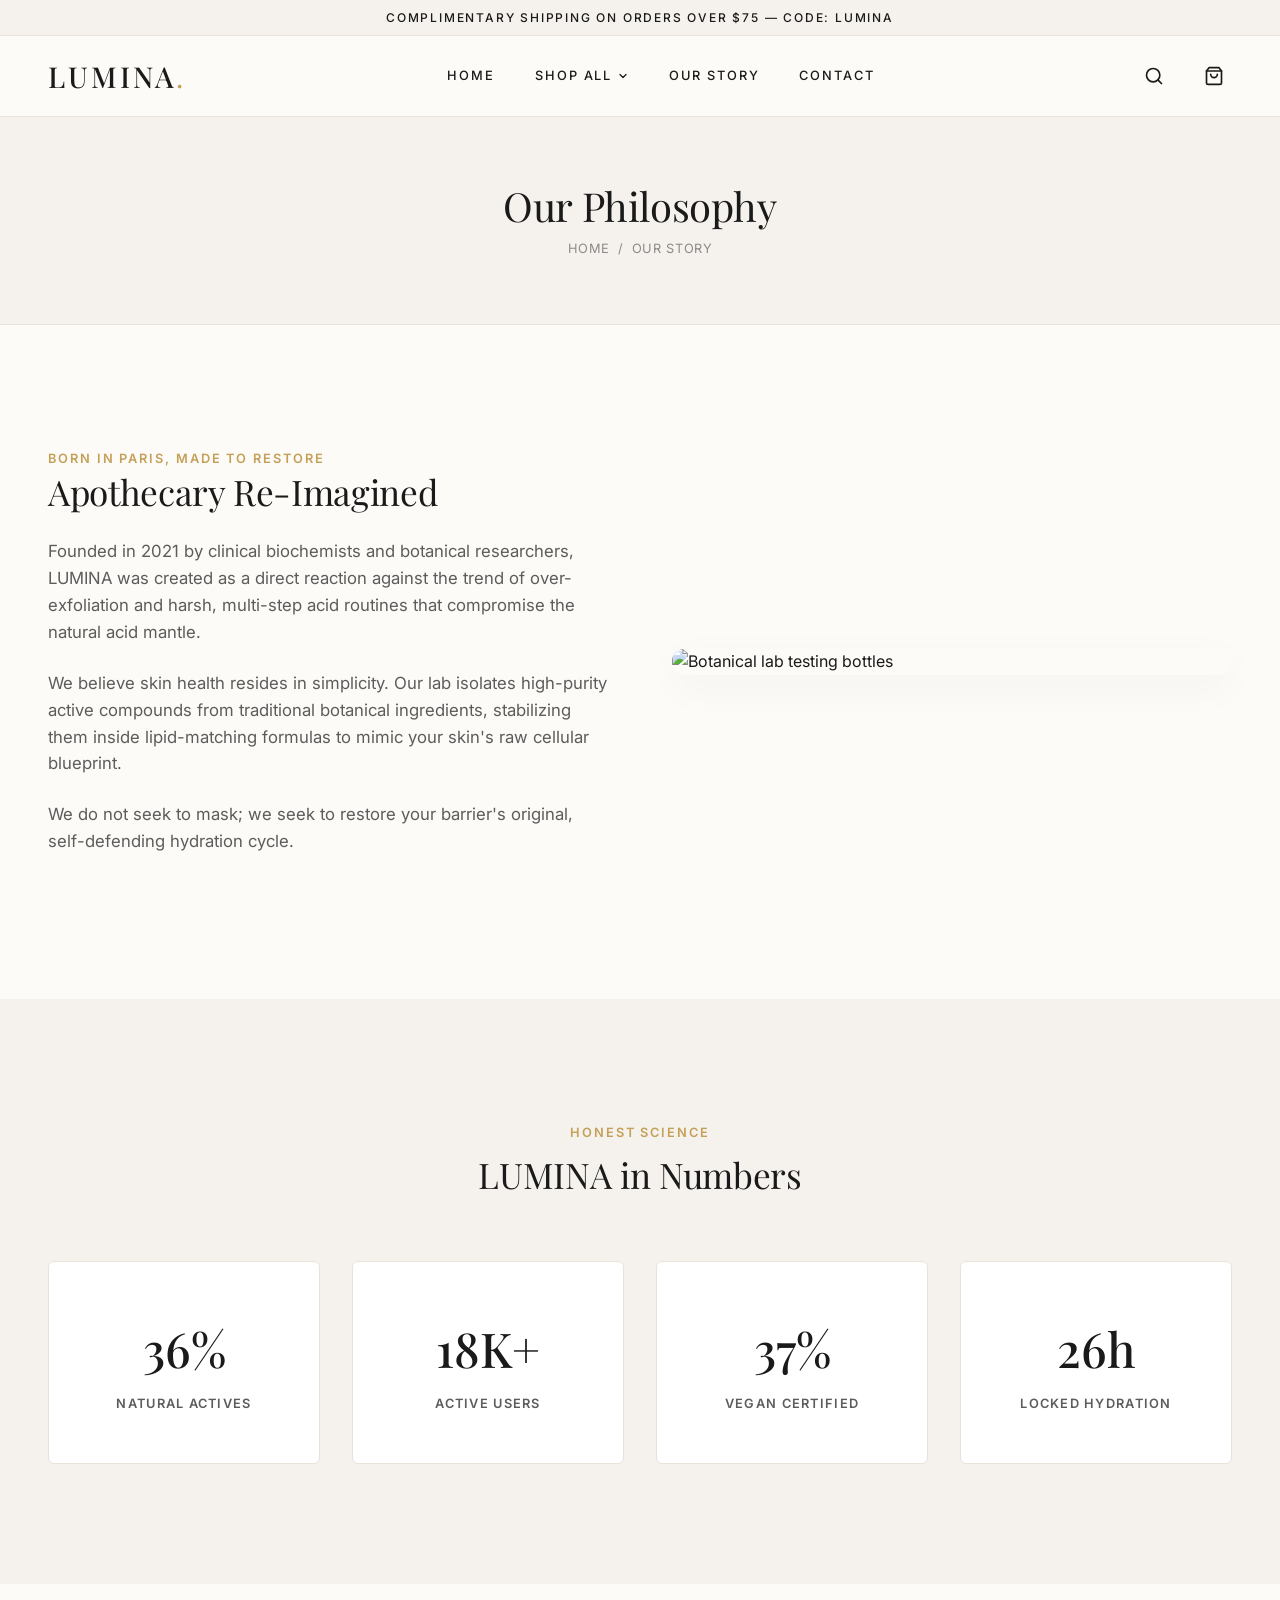
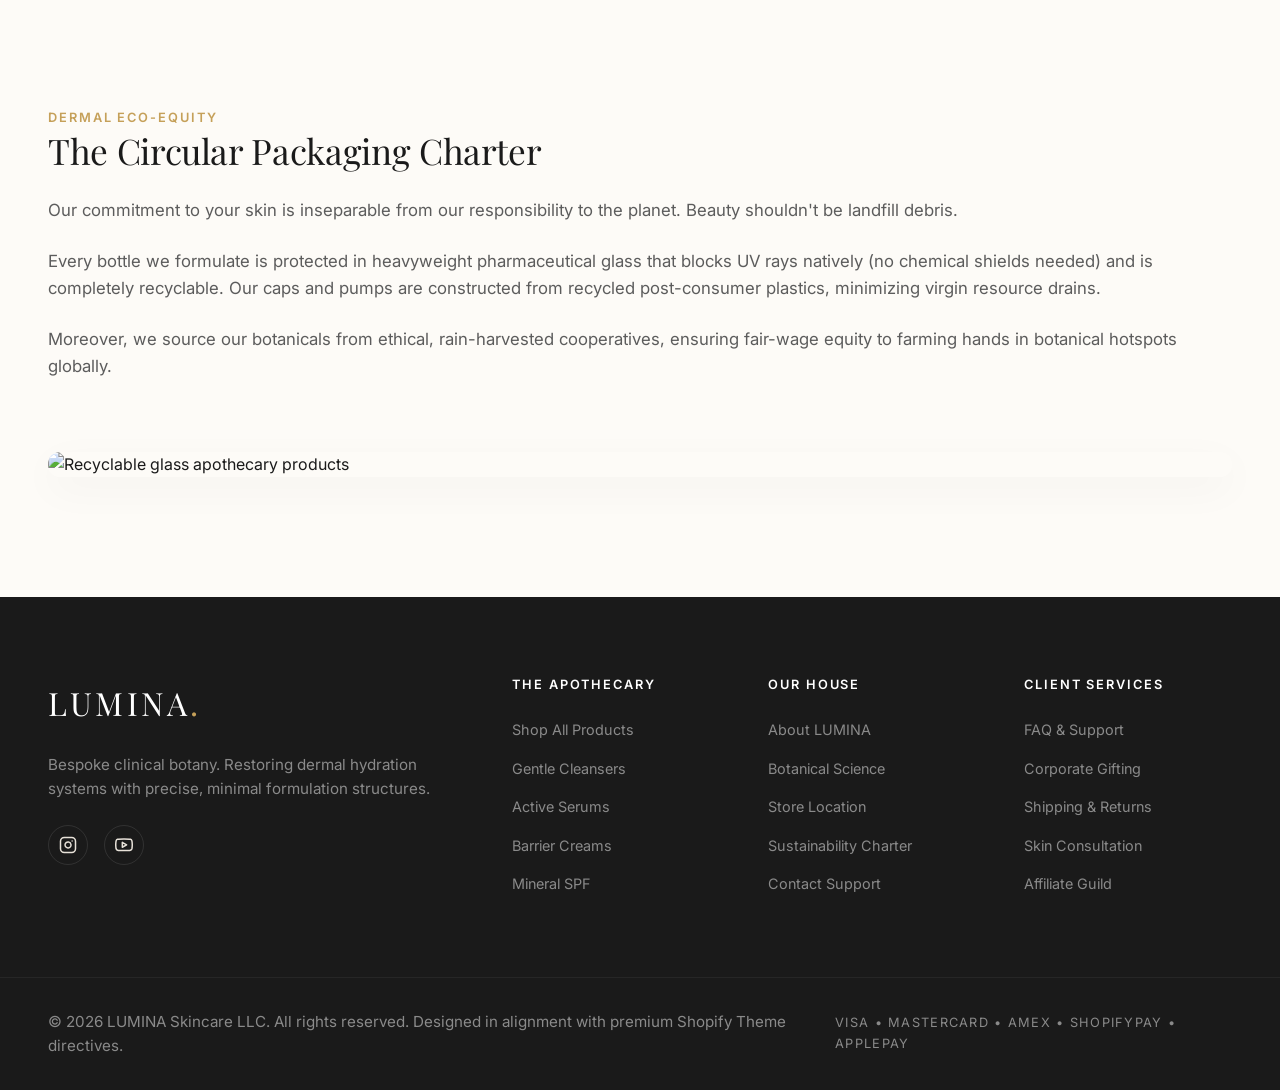
==== commit 61b31ed3: "fix: update asset and page paths for GitHub Pages" ====
--- a/about.html
+++ b/about.html
@@ -1,347 +1,674 @@
-<!DOCTYPE html>
+<!doctype html>
 <html lang="en">
-<head>
-  <meta charset="UTF-8">
-  <meta name="viewport" content="width=device-width, initial-scale=1.0">
-  <meta name="description" content="Read the story of LUMINA. Our commitment to bio-active clinical botany, sustainable packaging, and honest formulation science.">
-  <title>Our Story | LUMINA Luxury Skincare</title>
-  
-  <link rel="stylesheet" href="/css/style.css">
-  <link rel="preconnect" href="https://images.unsplash.com">
-</head>
-<body>
-
-  <!-- 1. Announcement Bar -->
-  <div class="announcement-bar">
-    <div class="announcement-text">Complimentary Shipping on Orders Over $75 — Code: LUMINA</div>
-  </div>
-
-  <!-- 2. Header & Sticky Nav -->
-  <header id="site-header">
-    <div class="container nav-container">
-      
-      <!-- Mobile Hamburger -->
-      <button class="header-btn menu-toggle" aria-label="Toggle Menu">
-        <svg xmlns="http://www.w3.org/2000/svg" width="24" height="24" viewBox="0 0 24 24" fill="none" stroke="currentColor" stroke-width="2" stroke-linecap="round" stroke-linejoin="round"><line x1="3" y1="12" x2="21" y2="12"></line><line x1="3" y1="6" x2="21" y2="6"></line><line x1="3" y1="18" x2="21" y2="18"></line></svg>
-      </button>
-
-      <!-- Brand Logo -->
-      <a href="/index.html" class="logo">LUMINA<span>.</span></a>
-
-      <!-- Desktop Mega Navigation -->
-      <nav class="desktop-nav" aria-label="Main Navigation">
-        <ul class="nav-list">
-          <li class="nav-item">
-            <a href="/index.html" class="nav-link">Home</a>
-          </li>
-          <li class="nav-item">
-            <a href="/collection.html" class="nav-link">Shop All
-              <svg xmlns="http://www.w3.org/2000/svg" width="12" height="12" viewBox="0 0 24 24" fill="none" stroke="currentColor" stroke-width="2.5" stroke-linecap="round" stroke-linejoin="round"><polyline points="6 9 12 15 18 9"></polyline></svg>
-            </a>
-            
-            <!-- MEGA MENU -->
-            <div class="mega-menu">
-              <div class="mega-column">
-                <h4>By Category</h4>
-                <ul>
-                  <li><a href="/collection.html?category=cleansers">Gentle Cleansers</a></li>
-                  <li><a href="/collection.html?category=toners">Exfoliating Toners</a></li>
-                  <li><a href="/collection.html?category=serums">Active Serums</a></li>
-                  <li><a href="/collection.html?category=creams">Barrier Creams</a></li>
-                  <li><a href="/collection.html?category=sunscreen">Daily SPF</a></li>
-                </ul>
-              </div>
-              <div class="mega-column">
-                <h4>By Skin Concern</h4>
-                <ul>
-                  <li><a href="/collection.html?concern=dryness">Dryness & Dehydration</a></li>
-                  <li><a href="/collection.html?concern=dullness">Dullness & Uneven Tone</a></li>
-                  <li><a href="/collection.html?concern=aging">Fine Lines & Aging</a></li>
-                  <li><a href="/collection.html?concern=sensitive">Sensitized Skin Barrier</a></li>
-                </ul>
-              </div>
-              <div class="mega-column">
-                <h4>Featured Routine</h4>
-                <ul>
-                  <li><a href="/collection.html?routine=glow">The 3-Step Radiance Routine</a></li>
-                  <li><a href="/collection.html?routine=barrier">The Ultimate Hydration Trio</a></li>
-                  <li><a href="/collection.html?routine=night">The Restorative Night Ritual</a></li>
-                  <li><a href="/collection.html?routine=starter">The Essential Daily Set</a></li>
-                </ul>
-              </div>
-              <div class="mega-column">
-                <div class="mega-promo">
-                  <img src="https://images.unsplash.com/photo-1598440947619-2c35fc9aa908?auto=format&fit=crop&w=600&q=80" alt="The Ritual" referrerPolicy="no-referrer">
-                  <div class="mega-promo-overlay"></div>
-                  <div class="mega-promo-content">
-                    <h5>The Bakuchiol Youth Cream</h5>
-                    <span>Discover More</span>
+  <head>
+    <meta charset="UTF-8" />
+    <meta name="viewport" content="width=device-width, initial-scale=1.0" />
+    <meta
+      name="description"
+      content="Read the story of LUMINA. Our commitment to bio-active clinical botany, sustainable packaging, and honest formulation science."
+    />
+    <title>Our Story | LUMINA Luxury Skincare</title>
+
+    <link rel="stylesheet" href="./css/style.css" />
+    <link rel="preconnect" href="https://images.unsplash.com" />
+  </head>
+  <body>
+    <!-- 1. Announcement Bar -->
+    <div class="announcement-bar">
+      <div class="announcement-text">
+        Complimentary Shipping on Orders Over $75 — Code: LUMINA
+      </div>
+    </div>
+
+    <!-- 2. Header & Sticky Nav -->
+    <header id="site-header">
+      <div class="container nav-container">
+        <!-- Mobile Hamburger -->
+        <button class="header-btn menu-toggle" aria-label="Toggle Menu">
+          <svg
+            xmlns="http://www.w3.org/2000/svg"
+            width="24"
+            height="24"
+            viewBox="0 0 24 24"
+            fill="none"
+            stroke="currentColor"
+            stroke-width="2"
+            stroke-linecap="round"
+            stroke-linejoin="round"
+          >
+            <line x1="3" y1="12" x2="21" y2="12"></line>
+            <line x1="3" y1="6" x2="21" y2="6"></line>
+            <line x1="3" y1="18" x2="21" y2="18"></line>
+          </svg>
+        </button>
+
+        <!-- Brand Logo -->
+        <a href="./index.html" class="logo">LUMINA<span>.</span></a>
+
+        <!-- Desktop Mega Navigation -->
+        <nav class="desktop-nav" aria-label="Main Navigation">
+          <ul class="nav-list">
+            <li class="nav-item">
+              <a href="./index.html" class="nav-link">Home</a>
+            </li>
+            <li class="nav-item">
+              <a href="./collection.html" class="nav-link"
+                >Shop All
+                <svg
+                  xmlns="http://www.w3.org/2000/svg"
+                  width="12"
+                  height="12"
+                  viewBox="0 0 24 24"
+                  fill="none"
+                  stroke="currentColor"
+                  stroke-width="2.5"
+                  stroke-linecap="round"
+                  stroke-linejoin="round"
+                >
+                  <polyline points="6 9 12 15 18 9"></polyline>
+                </svg>
+              </a>
+
+              <!-- MEGA MENU -->
+              <div class="mega-menu">
+                <div class="mega-column">
+                  <h4>By Category</h4>
+                  <ul>
+                    <li>
+                      <a href="./collection.html?category=cleansers"
+                        >Gentle Cleansers</a
+                      >
+                    </li>
+                    <li>
+                      <a href="./collection.html?category=toners"
+                        >Exfoliating Toners</a
+                      >
+                    </li>
+                    <li>
+                      <a href="./collection.html?category=serums"
+                        >Active Serums</a
+                      >
+                    </li>
+                    <li>
+                      <a href="./collection.html?category=creams"
+                        >Barrier Creams</a
+                      >
+                    </li>
+                    <li>
+                      <a href="./collection.html?category=sunscreen"
+                        >Daily SPF</a
+                      >
+                    </li>
+                  </ul>
+                </div>
+                <div class="mega-column">
+                  <h4>By Skin Concern</h4>
+                  <ul>
+                    <li>
+                      <a href="./collection.html?concern=dryness"
+                        >Dryness & Dehydration</a
+                      >
+                    </li>
+                    <li>
+                      <a href="./collection.html?concern=dullness"
+                        >Dullness & Uneven Tone</a
+                      >
+                    </li>
+                    <li>
+                      <a href="./collection.html?concern=aging"
+                        >Fine Lines & Aging</a
+                      >
+                    </li>
+                    <li>
+                      <a href="./collection.html?concern=sensitive"
+                        >Sensitized Skin Barrier</a
+                      >
+                    </li>
+                  </ul>
+                </div>
+                <div class="mega-column">
+                  <h4>Featured Routine</h4>
+                  <ul>
+                    <li>
+                      <a href="./collection.html?routine=glow"
+                        >The 3-Step Radiance Routine</a
+                      >
+                    </li>
+                    <li>
+                      <a href="./collection.html?routine=barrier"
+                        >The Ultimate Hydration Trio</a
+                      >
+                    </li>
+                    <li>
+                      <a href="./collection.html?routine=night"
+                        >The Restorative Night Ritual</a
+                      >
+                    </li>
+                    <li>
+                      <a href="./collection.html?routine=starter"
+                        >The Essential Daily Set</a
+                      >
+                    </li>
+                  </ul>
+                </div>
+                <div class="mega-column">
+                  <div class="mega-promo">
+                    <img
+                      src="https://images.unsplash.com/photo-1598440947619-2c35fc9aa908?auto=format&fit=crop&w=600&q=80"
+                      alt="The Ritual"
+                      referrerpolicy="no-referrer"
+                    />
+                    <div class="mega-promo-overlay"></div>
+                    <div class="mega-promo-content">
+                      <h5>The Bakuchiol Youth Cream</h5>
+                      <span>Discover More</span>
+                    </div>
                   </div>
                 </div>
               </div>
+            </li>
+            <li class="nav-item">
+              <a href="./about.html" class="nav-link">Our Story</a>
+            </li>
+            <li class="nav-item">
+              <a href="./contact.html" class="nav-link">Contact</a>
+            </li>
+          </ul>
+        </nav>
+
+        <!-- Action Items (Search, Cart Icons) -->
+        <div class="header-actions">
+          <!-- Search Button -->
+          <button class="header-btn search-toggle" aria-label="Open Search">
+            <svg
+              xmlns="http://www.w3.org/2000/svg"
+              width="20"
+              height="20"
+              viewBox="0 0 24 24"
+              fill="none"
+              stroke="currentColor"
+              stroke-width="2"
+              stroke-linecap="round"
+              stroke-linejoin="round"
+            >
+              <circle cx="11" cy="11" r="8"></circle>
+              <line x1="21" y1="21" x2="16.65" y2="16.65"></line>
+            </svg>
+          </button>
+          <!-- Shopping Bag Button -->
+          <button class="header-btn cart-toggle" aria-label="Open Bag">
+            <svg
+              xmlns="http://www.w3.org/2000/svg"
+              width="20"
+              height="20"
+              viewBox="0 0 24 24"
+              fill="none"
+              stroke="currentColor"
+              stroke-width="2"
+              stroke-linecap="round"
+              stroke-linejoin="round"
+            >
+              <path
+                d="M6 2L3 6v14a2 2 0 0 0 2 2h14a2 2 0 0 0 2-2V6l-3-4z"
+              ></path>
+              <line x1="3" y1="6" x2="21" y2="6"></line>
+              <path d="M16 10a4 4 0 0 1-8 0"></path>
+            </svg>
+            <span class="badge cart-count" style="display: none">0</span>
+          </button>
+        </div>
+      </div>
+    </header>
+
+    <!-- 3. Mobile Menu Drawer -->
+    <aside class="mobile-menu-drawer" aria-label="Mobile Navigation">
+      <div class="drawer-header">
+        <div class="logo">LUMINA<span>.</span></div>
+        <button class="header-btn mobile-drawer-close" aria-label="Close Menu">
+          <svg
+            xmlns="http://www.w3.org/2000/svg"
+            width="24"
+            height="24"
+            viewBox="0 0 24 24"
+            fill="none"
+            stroke="currentColor"
+            stroke-width="2"
+            stroke-linecap="round"
+            stroke-linejoin="round"
+          >
+            <line x1="18" y1="6" x2="6" y2="18"></line>
+            <line x1="6" y1="6" x2="18" y2="18"></line>
+          </svg>
+        </button>
+      </div>
+
+      <ul class="mobile-nav-list">
+        <li><a href="./index.html" class="mobile-nav-link">Home</a></li>
+        <li>
+          <div class="mobile-nav-link">
+            <a href="./collection.html">Shop All</a>
+            <button
+              class="mobile-submenu-trigger"
+              aria-label="Expand Shop Submenu"
+            >
+              <svg
+                xmlns="http://www.w3.org/2000/svg"
+                width="16"
+                height="16"
+                viewBox="0 0 24 24"
+                fill="none"
+                stroke="currentColor"
+                stroke-width="2"
+                stroke-linecap="round"
+                stroke-linejoin="round"
+              >
+                <polyline points="6 9 12 15 18 9"></polyline>
+              </svg>
+            </button>
+          </div>
+          <ul class="mobile-submenu">
+            <li>
+              <a href="./collection.html?category=cleansers"
+                >Gentle Cleansers</a
+              >
+            </li>
+            <li>
+              <a href="./collection.html?category=toners">Exfoliating Toners</a>
+            </li>
+            <li>
+              <a href="./collection.html?category=serums">Active Serums</a>
+            </li>
+            <li>
+              <a href="./collection.html?category=creams">Barrier Creams</a>
+            </li>
+            <li>
+              <a href="./collection.html?category=sunscreen">Daily SPF</a>
+            </li>
+          </ul>
+        </li>
+        <li><a href="./about.html" class="mobile-nav-link">Our Story</a></li>
+        <li><a href="./contact.html" class="mobile-nav-link">Contact</a></li>
+      </ul>
+    </aside>
+
+    <!-- 4. Search Overlay Popup -->
+    <div class="search-popup">
+      <div class="search-popup-header">
+        <button class="header-btn search-popup-close" aria-label="Close Search">
+          <svg
+            xmlns="http://www.w3.org/2000/svg"
+            width="24"
+            height="24"
+            viewBox="0 0 24 24"
+            fill="none"
+            stroke="currentColor"
+            stroke-width="2"
+            stroke-linecap="round"
+            stroke-linejoin="round"
+          >
+            <line x1="18" y1="6" x2="6" y2="18"></line>
+            <line x1="6" y1="6" x2="18" y2="18"></line>
+          </svg>
+        </button>
+      </div>
+      <div class="search-popup-body">
+        <div class="search-form-container">
+          <input
+            type="text"
+            class="search-input"
+            placeholder="Search our apothecary..."
+            aria-label="Search items text query"
+          />
+          <button class="search-icon-btn" aria-label="Submit Search">
+            <svg
+              xmlns="http://www.w3.org/2000/svg"
+              width="24"
+              height="24"
+              viewBox="0 0 24 24"
+              fill="none"
+              stroke="currentColor"
+              stroke-width="2"
+              stroke-linecap="round"
+              stroke-linejoin="round"
+            >
+              <circle cx="11" cy="11" r="8"></circle>
+              <line x1="21" y1="21" x2="16.65" y2="16.65"></line>
+            </svg>
+          </button>
+        </div>
+        <div class="search-suggestions">
+          <h4>Trending Products</h4>
+          <div class="suggestion-grid">
+            <!-- Populated dynamically via JS -->
+          </div>
+        </div>
+      </div>
+    </div>
+
+    <!-- 5. Cart Drawer -->
+    <aside class="cart-drawer" aria-label="Shopping Bag">
+      <div class="cart-drawer-header">
+        <h3
+          class="font-sans"
+          style="
+            font-size: 1.1rem;
+            font-weight: 600;
+            letter-spacing: 0.1em;
+            text-transform: uppercase;
+          "
+        >
+          Your Shopping Bag (<span class="cart-count">0</span>)
+        </h3>
+        <button class="header-btn cart-drawer-close" aria-label="Close Bag">
+          <svg
+            xmlns="http://www.w3.org/2000/svg"
+            width="24"
+            height="24"
+            viewBox="0 0 24 24"
+            fill="none"
+            stroke="currentColor"
+            stroke-width="2"
+            stroke-linecap="round"
+            stroke-linejoin="round"
+          >
+            <line x1="18" y1="6" x2="6" y2="18"></line>
+            <line x1="6" y1="6" x2="18" y2="18"></line>
+          </svg>
+        </button>
+      </div>
+
+      <div class="cart-items-container">
+        <!-- Populated dynamically via JS -->
+      </div>
+
+      <div class="cart-drawer-footer">
+        <div class="cart-summary-row">
+          <span class="cart-summary-label">Estimated Subtotal</span>
+          <span class="cart-summary-value" id="cart-subtotal">$0.00</span>
+        </div>
+        <p>Shipping, taxes, and discounts calculated at checkout.</p>
+        <button
+          class="btn btn-primary cart-checkout-btn"
+          onclick="alert('Proceeding to checkout mockup!')"
+        >
+          Check Out
+        </button>
+      </div>
+    </aside>
+
+    <!-- Global Backdrop Overlay for drawers -->
+    <div class="drawer-overlay"></div>
+
+    <!-- MAIN BODY CONTENT -->
+    <main>
+      <!-- Page Hero -->
+      <section class="page-hero">
+        <div class="container">
+          <h1 class="page-hero-title">Our Philosophy</h1>
+          <div class="breadcrumbs">
+            <a href="./index.html">Home</a>
+            <span>/</span>
+            <span>Our Story</span>
+          </div>
+        </div>
+      </section>
+
+      <!-- Editorial Story Block 1 -->
+      <section class="section-padding">
+        <div class="container about-grid-text-img">
+          <div class="about-text-block reveal">
+            <span class="section-subtitle">Born in Paris, Made to Restore</span>
+            <h3>Apothecary Re-Imagined</h3>
+            <p>
+              Founded in 2021 by clinical biochemists and botanical researchers,
+              LUMINA was created as a direct reaction against the trend of
+              over-exfoliation and harsh, multi-step acid routines that
+              compromise the natural acid mantle.
+            </p>
+            <p>
+              We believe skin health resides in simplicity. Our lab isolates
+              high-purity active compounds from traditional botanical
+              ingredients, stabilizing them inside lipid-matching formulas to
+              mimic your skin's raw cellular blueprint.
+            </p>
+            <p>
+              We do not seek to mask; we seek to restore your barrier's
+              original, self-defending hydration cycle.
+            </p>
+          </div>
+
+          <div class="about-img-block reveal">
+            <img
+              src="https://images.unsplash.com/photo-1598440947619-2c35fc9aa908?auto=format&fit=crop&w=1200&q=80"
+              alt="Botanical lab testing bottles"
+              loading="lazy"
+              referrerpolicy="no-referrer"
+            />
+          </div>
+        </div>
+      </section>
+
+      <!-- Statistics Counter Bar Section -->
+      <section
+        class="counter-bar-section section-padding"
+        id="animated-counters-section"
+      >
+        <div class="container">
+          <div class="text-center" style="margin-bottom: 4rem">
+            <span class="section-subtitle">Honest Science</span>
+            <h2 class="section-title">LUMINA in Numbers</h2>
+          </div>
+
+          <div class="grid-counters">
+            <!-- Counter 1 -->
+            <div class="counter-card reveal">
+              <div class="counter-number" data-target="99" data-suffix="%">
+                0%
+              </div>
+              <div class="counter-label">Natural Actives</div>
             </div>
-          </li>
-          <li class="nav-item">
-            <a href="/about.html" class="nav-link">Our Story</a>
-          </li>
-          <li class="nav-item">
-            <a href="/contact.html" class="nav-link">Contact</a>
-          </li>
-        </ul>
-      </nav>
-
-      <!-- Action Items (Search, Cart Icons) -->
-      <div class="header-actions">
-        <!-- Search Button -->
-        <button class="header-btn search-toggle" aria-label="Open Search">
-          <svg xmlns="http://www.w3.org/2000/svg" width="20" height="20" viewBox="0 0 24 24" fill="none" stroke="currentColor" stroke-width="2" stroke-linecap="round" stroke-linejoin="round"><circle cx="11" cy="11" r="8"></circle><line x1="21" y1="21" x2="16.65" y2="16.65"></line></svg>
-        </button>
-        <!-- Shopping Bag Button -->
-        <button class="header-btn cart-toggle" aria-label="Open Bag">
-          <svg xmlns="http://www.w3.org/2000/svg" width="20" height="20" viewBox="0 0 24 24" fill="none" stroke="currentColor" stroke-width="2" stroke-linecap="round" stroke-linejoin="round"><path d="M6 2L3 6v14a2 2 0 0 0 2 2h14a2 2 0 0 0 2-2V6l-3-4z"></path><line x1="3" y1="6" x2="21" y2="6"></line><path d="M16 10a4 4 0 0 1-8 0"></path></svg>
-          <span class="badge cart-count" style="display: none;">0</span>
-        </button>
-      </div>
-
-    </div>
-  </header>
-
-  <!-- 3. Mobile Menu Drawer -->
-  <aside class="mobile-menu-drawer" aria-label="Mobile Navigation">
-    <div class="drawer-header">
-      <div class="logo">LUMINA<span>.</span></div>
-      <button class="header-btn mobile-drawer-close" aria-label="Close Menu">
-        <svg xmlns="http://www.w3.org/2000/svg" width="24" height="24" viewBox="0 0 24 24" fill="none" stroke="currentColor" stroke-width="2" stroke-linecap="round" stroke-linejoin="round"><line x1="18" y1="6" x2="6" y2="18"></line><line x1="6" y1="6" x2="18" y2="18"></line></svg>
-      </button>
-    </div>
-    
-    <ul class="mobile-nav-list">
-      <li><a href="/index.html" class="mobile-nav-link">Home</a></li>
-      <li>
-        <div class="mobile-nav-link">
-          <a href="/collection.html">Shop All</a>
-          <button class="mobile-submenu-trigger" aria-label="Expand Shop Submenu">
-            <svg xmlns="http://www.w3.org/2000/svg" width="16" height="16" viewBox="0 0 24 24" fill="none" stroke="currentColor" stroke-width="2" stroke-linecap="round" stroke-linejoin="round"><polyline points="6 9 12 15 18 9"></polyline></svg>
-          </button>
-        </div>
-        <ul class="mobile-submenu">
-          <li><a href="/collection.html?category=cleansers">Gentle Cleansers</a></li>
-          <li><a href="/collection.html?category=toners">Exfoliating Toners</a></li>
-          <li><a href="/collection.html?category=serums">Active Serums</a></li>
-          <li><a href="/collection.html?category=creams">Barrier Creams</a></li>
-          <li><a href="/collection.html?category=sunscreen">Daily SPF</a></li>
-        </ul>
-      </li>
-      <li><a href="/about.html" class="mobile-nav-link">Our Story</a></li>
-      <li><a href="/contact.html" class="mobile-nav-link">Contact</a></li>
-    </ul>
-  </aside>
-
-  <!-- 4. Search Overlay Popup -->
-  <div class="search-popup">
-    <div class="search-popup-header">
-      <button class="header-btn search-popup-close" aria-label="Close Search">
-        <svg xmlns="http://www.w3.org/2000/svg" width="24" height="24" viewBox="0 0 24 24" fill="none" stroke="currentColor" stroke-width="2" stroke-linecap="round" stroke-linejoin="round"><line x1="18" y1="6" x2="6" y2="18"></line><line x1="6" y1="6" x2="18" y2="18"></line></svg>
-      </button>
-    </div>
-    <div class="search-popup-body">
-      <div class="search-form-container">
-        <input type="text" class="search-input" placeholder="Search our apothecary..." aria-label="Search items text query">
-        <button class="search-icon-btn" aria-label="Submit Search">
-          <svg xmlns="http://www.w3.org/2000/svg" width="24" height="24" viewBox="0 0 24 24" fill="none" stroke="currentColor" stroke-width="2" stroke-linecap="round" stroke-linejoin="round"><circle cx="11" cy="11" r="8"></circle><line x1="21" y1="21" x2="16.65" y2="16.65"></line></svg>
-        </button>
-      </div>
-      <div class="search-suggestions">
-        <h4>Trending Products</h4>
-        <div class="suggestion-grid">
-          <!-- Populated dynamically via JS -->
-        </div>
-      </div>
-    </div>
-  </div>
-
-  <!-- 5. Cart Drawer -->
-  <aside class="cart-drawer" aria-label="Shopping Bag">
-    <div class="cart-drawer-header">
-      <h3 class="font-sans" style="font-size: 1.1rem; font-weight: 600; letter-spacing: 0.1em; text-transform: uppercase;">Your Shopping Bag (<span class="cart-count">0</span>)</h3>
-      <button class="header-btn cart-drawer-close" aria-label="Close Bag">
-        <svg xmlns="http://www.w3.org/2000/svg" width="24" height="24" viewBox="0 0 24 24" fill="none" stroke="currentColor" stroke-width="2" stroke-linecap="round" stroke-linejoin="round"><line x1="18" y1="6" x2="6" y2="18"></line><line x1="6" y1="6" x2="18" y2="18"></line></svg>
-      </button>
-    </div>
-    
-    <div class="cart-items-container">
-      <!-- Populated dynamically via JS -->
-    </div>
-
-    <div class="cart-drawer-footer">
-      <div class="cart-summary-row">
-        <span class="cart-summary-label">Estimated Subtotal</span>
-        <span class="cart-summary-value" id="cart-subtotal">$0.00</span>
-      </div>
-      <p>Shipping, taxes, and discounts calculated at checkout.</p>
-      <button class="btn btn-primary cart-checkout-btn" onclick="alert('Proceeding to checkout mockup!')">Check Out</button>
-    </div>
-  </aside>
-
-  <!-- Global Backdrop Overlay for drawers -->
-  <div class="drawer-overlay"></div>
-
-  <!-- MAIN BODY CONTENT -->
-  <main>
-    
-    <!-- Page Hero -->
-    <section class="page-hero">
-      <div class="container">
-        <h1 class="page-hero-title">Our Philosophy</h1>
-        <div class="breadcrumbs">
-          <a href="/index.html">Home</a>
-          <span>/</span>
-          <span>Our Story</span>
-        </div>
-      </div>
-    </section>
-
-    <!-- Editorial Story Block 1 -->
-    <section class="section-padding">
-      <div class="container about-grid-text-img">
-        
-        <div class="about-text-block reveal">
-          <span class="section-subtitle">Born in Paris, Made to Restore</span>
-          <h3>Apothecary Re-Imagined</h3>
-          <p>Founded in 2021 by clinical biochemists and botanical researchers, LUMINA was created as a direct reaction against the trend of over-exfoliation and harsh, multi-step acid routines that compromise the natural acid mantle.</p>
-          <p>We believe skin health resides in simplicity. Our lab isolates high-purity active compounds from traditional botanical ingredients, stabilizing them inside lipid-matching formulas to mimic your skin's raw cellular blueprint.</p>
-          <p>We do not seek to mask; we seek to restore your barrier's original, self-defending hydration cycle.</p>
-        </div>
-
-        <div class="about-img-block reveal">
-          <img src="https://images.unsplash.com/photo-1598440947619-2c35fc9aa908?auto=format&fit=crop&w=1200&q=80" alt="Botanical lab testing bottles" loading="lazy" referrerPolicy="no-referrer">
-        </div>
-
-      </div>
-    </section>
-
-    <!-- Statistics Counter Bar Section -->
-    <section class="counter-bar-section section-padding" id="animated-counters-section">
-      <div class="container">
-        
-        <div class="text-center" style="margin-bottom: 4rem;">
-          <span class="section-subtitle">Honest Science</span>
-          <h2 class="section-title">LUMINA in Numbers</h2>
-        </div>
-
-        <div class="grid-counters">
-          <!-- Counter 1 -->
-          <div class="counter-card reveal">
-            <div class="counter-number" data-target="99" data-suffix="%">0%</div>
-            <div class="counter-label">Natural Actives</div>
-          </div>
-          <!-- Counter 2 -->
-          <div class="counter-card reveal">
-            <div class="counter-number" data-target="50" data-suffix="K+">0K+</div>
-            <div class="counter-label">Active Users</div>
-          </div>
-          <!-- Counter 3 -->
-          <div class="counter-card reveal">
-            <div class="counter-number" data-target="100" data-suffix="%">0%</div>
-            <div class="counter-label">Vegan Certified</div>
-          </div>
-          <!-- Counter 4 -->
-          <div class="counter-card reveal">
-            <div class="counter-number" data-target="72" data-suffix="h">0h</div>
-            <div class="counter-label">Locked Hydration</div>
-          </div>
-        </div>
-
-      </div>
-    </section>
-
-    <!-- Editorial Story Block 2 (Sustainability) -->
-    <section class="section-padding" id="sustainability">
-      <div class="container about-grid-text-img" style="grid-template-columns: 1fr; gap: 4rem;">
-        
-        <!-- Reversed bento structure -->
-        <div style="display: grid; grid-template-columns: 1fr; gap: 3rem; align-items: center;" class="about-grid-text-img">
-          
-          <div class="about-img-block reveal" style="order: 2; @media (min-width: 768px) { order: 1; }">
-            <img src="https://images.unsplash.com/photo-1546842931-886c185b4c8c?auto=format&fit=crop&w=1200&q=80" alt="Recyclable glass apothecary products" loading="lazy" referrerPolicy="no-referrer">
-          </div>
-
-          <div class="about-text-block reveal" style="order: 1; @media (min-width: 768px) { order: 2; }">
-            <span class="section-subtitle">Dermal Eco-Equity</span>
-            <h3>The Circular Packaging Charter</h3>
-            <p>Our commitment to your skin is inseparable from our responsibility to the planet. Beauty shouldn't be landfill debris.</p>
-            <p>Every bottle we formulate is protected in heavyweight pharmaceutical glass that blocks UV rays natively (no chemical shields needed) and is completely recyclable. Our caps and pumps are constructed from recycled post-consumer plastics, minimizing virgin resource drains.</p>
-            <p>Moreover, we source our botanicals from ethical, rain-harvested cooperatives, ensuring fair-wage equity to farming hands in botanical hotspots globally.</p>
-          </div>
-
-        </div>
-
-      </div>
-    </section>
-
-  </main>
-
-  <!-- FOOTER -->
-  <footer>
-    <div class="container footer-grid">
-      
-      <div class="footer-brand-col">
-        <div class="footer-logo">LUMINA<span>.</span></div>
-        <p>Bespoke clinical botany. Restoring dermal hydration systems with precise, minimal formulation structures.</p>
-        <div class="footer-social-links">
-          <a href="#" class="social-link" aria-label="Follow on Instagram">
-            <svg xmlns="http://www.w3.org/2000/svg" width="18" height="18" viewBox="0 0 24 24" fill="none" stroke="currentColor" stroke-width="2" stroke-linecap="round" stroke-linejoin="round"><rect x="2" y="2" width="20" height="20" rx="5" ry="5"></rect><path d="M16 11.37A4 4 0 1 1 12.63 8 4 4 0 0 1 16 11.37z"></path><line x1="17.5" y1="6.5" x2="17.51" y2="6.5"></line></svg>
-          </a>
-          <a href="#" class="social-link" aria-label="Follow on Pinterest">
-            <svg xmlns="http://www.w3.org/2000/svg" width="18" height="18" viewBox="0 0 24 24" fill="none" stroke="currentColor" stroke-width="2" stroke-linecap="round" stroke-linejoin="round"><path d="M22.54 6.42a2.78 2.78 0 0 0-1.94-2C18.88 4 12 4 12 4s-6.88 0-8.6.46a2.78 2.78 0 0 0-1.94 2A29 29 0 0 0 1 11.75a29 29 0 0 0 .46 5.33A2.78 2.78 0 0 0 3.4 19c1.72.46 8.6.46 8.6.46s6.88 0 8.6-.46a2.78 2.78 0 0 0 1.94-2 29 29 0 0 0 .46-5.25 29 29 0 0 0-.46-5.33z"></path><polygon points="9.75 15.02 15.5 11.75 9.75 8.48 9.75 15.02"></polygon></svg>
-          </a>
-        </div>
-      </div>
-
-      <div class="footer-col">
-        <h4>The Apothecary</h4>
-        <ul class="footer-links">
-          <li><a href="/collection.html">Shop All Products</a></li>
-          <li><a href="/collection.html?category=cleansers">Gentle Cleansers</a></li>
-          <li><a href="/collection.html?category=serums">Active Serums</a></li>
-          <li><a href="/collection.html?category=creams">Barrier Creams</a></li>
-          <li><a href="/collection.html?category=sunscreen">Mineral SPF</a></li>
-        </ul>
-      </div>
-
-      <div class="footer-col">
-        <h4>Our House</h4>
-        <ul class="footer-links">
-          <li><a href="/about.html">About LUMINA</a></li>
-          <li><a href="/about.html#science">Botanical Science</a></li>
-          <li><a href="/contact.html">Store Location</a></li>
-          <li><a href="/about.html#sustainability">Sustainability Charter</a></li>
-          <li><a href="/contact.html">Contact Support</a></li>
-        </ul>
-      </div>
-
-      <div class="footer-col">
-        <h4>Client Services</h4>
-        <ul class="footer-links">
-          <li><a href="/index.html#faq-accordions">FAQ & Support</a></li>
-          <li><a href="/contact.html">Corporate Gifting</a></li>
-          <li><a href="#">Shipping & Returns</a></li>
-          <li><a href="#">Skin Consultation</a></li>
-          <li><a href="#">Affiliate Guild</a></li>
-        </ul>
-      </div>
-
-    </div>
-
-    <div class="container footer-bottom">
-      <p>&copy; 2026 LUMINA Skincare LLC. All rights reserved. Designed in alignment with premium Shopify Theme directives.</p>
-      <div class="footer-payment-icons" aria-label="Supported Payment Methods">
-        <span style="font-size: 0.8rem; letter-spacing: 0.1em; text-transform: uppercase;">Visa • MasterCard • Amex • ShopifyPay • ApplePay</span>
-      </div>
-    </div>
-  </footer>
-
-  <!-- Script Loader -->
-  <script type="module" src="/js/script.js"></script>
-</body>
+            <!-- Counter 2 -->
+            <div class="counter-card reveal">
+              <div class="counter-number" data-target="50" data-suffix="K+">
+                0K+
+              </div>
+              <div class="counter-label">Active Users</div>
+            </div>
+            <!-- Counter 3 -->
+            <div class="counter-card reveal">
+              <div class="counter-number" data-target="100" data-suffix="%">
+                0%
+              </div>
+              <div class="counter-label">Vegan Certified</div>
+            </div>
+            <!-- Counter 4 -->
+            <div class="counter-card reveal">
+              <div class="counter-number" data-target="72" data-suffix="h">
+                0h
+              </div>
+              <div class="counter-label">Locked Hydration</div>
+            </div>
+          </div>
+        </div>
+      </section>
+
+      <!-- Editorial Story Block 2 (Sustainability) -->
+      <section class="section-padding" id="sustainability">
+        <div
+          class="container about-grid-text-img"
+          style="grid-template-columns: 1fr; gap: 4rem"
+        >
+          <!-- Reversed bento structure -->
+          <div
+            style="
+              display: grid;
+              grid-template-columns: 1fr;
+              gap: 3rem;
+              align-items: center;
+            "
+            class="about-grid-text-img"
+          >
+            <div
+              class="about-img-block reveal"
+              style="order: 2; @media (min-width: 768px) {order: 1}"
+            >
+              <img
+                src="https://images.unsplash.com/photo-1546842931-886c185b4c8c?auto=format&fit=crop&w=1200&q=80"
+                alt="Recyclable glass apothecary products"
+                loading="lazy"
+                referrerpolicy="no-referrer"
+              />
+            </div>
+
+            <div
+              class="about-text-block reveal"
+              style="order: 1; @media (min-width: 768px) {order: 2}"
+            >
+              <span class="section-subtitle">Dermal Eco-Equity</span>
+              <h3>The Circular Packaging Charter</h3>
+              <p>
+                Our commitment to your skin is inseparable from our
+                responsibility to the planet. Beauty shouldn't be landfill
+                debris.
+              </p>
+              <p>
+                Every bottle we formulate is protected in heavyweight
+                pharmaceutical glass that blocks UV rays natively (no chemical
+                shields needed) and is completely recyclable. Our caps and pumps
+                are constructed from recycled post-consumer plastics, minimizing
+                virgin resource drains.
+              </p>
+              <p>
+                Moreover, we source our botanicals from ethical, rain-harvested
+                cooperatives, ensuring fair-wage equity to farming hands in
+                botanical hotspots globally.
+              </p>
+            </div>
+          </div>
+        </div>
+      </section>
+    </main>
+
+    <!-- FOOTER -->
+    <footer>
+      <div class="container footer-grid">
+        <div class="footer-brand-col">
+          <div class="footer-logo">LUMINA<span>.</span></div>
+          <p>
+            Bespoke clinical botany. Restoring dermal hydration systems with
+            precise, minimal formulation structures.
+          </p>
+          <div class="footer-social-links">
+            <a href="#" class="social-link" aria-label="Follow on Instagram">
+              <svg
+                xmlns="http://www.w3.org/2000/svg"
+                width="18"
+                height="18"
+                viewBox="0 0 24 24"
+                fill="none"
+                stroke="currentColor"
+                stroke-width="2"
+                stroke-linecap="round"
+                stroke-linejoin="round"
+              >
+                <rect x="2" y="2" width="20" height="20" rx="5" ry="5"></rect>
+                <path
+                  d="M16 11.37A4 4 0 1 1 12.63 8 4 4 0 0 1 16 11.37z"
+                ></path>
+                <line x1="17.5" y1="6.5" x2="17.51" y2="6.5"></line>
+              </svg>
+            </a>
+            <a href="#" class="social-link" aria-label="Follow on Pinterest">
+              <svg
+                xmlns="http://www.w3.org/2000/svg"
+                width="18"
+                height="18"
+                viewBox="0 0 24 24"
+                fill="none"
+                stroke="currentColor"
+                stroke-width="2"
+                stroke-linecap="round"
+                stroke-linejoin="round"
+              >
+                <path
+                  d="M22.54 6.42a2.78 2.78 0 0 0-1.94-2C18.88 4 12 4 12 4s-6.88 0-8.6.46a2.78 2.78 0 0 0-1.94 2A29 29 0 0 0 1 11.75a29 29 0 0 0 .46 5.33A2.78 2.78 0 0 0 3.4 19c1.72.46 8.6.46 8.6.46s6.88 0 8.6-.46a2.78 2.78 0 0 0 1.94-2 29 29 0 0 0 .46-5.25 29 29 0 0 0-.46-5.33z"
+                ></path>
+                <polygon
+                  points="9.75 15.02 15.5 11.75 9.75 8.48 9.75 15.02"
+                ></polygon>
+              </svg>
+            </a>
+          </div>
+        </div>
+
+        <div class="footer-col">
+          <h4>The Apothecary</h4>
+          <ul class="footer-links">
+            <li><a href="./collection.html">Shop All Products</a></li>
+            <li>
+              <a href="./collection.html?category=cleansers"
+                >Gentle Cleansers</a
+              >
+            </li>
+            <li>
+              <a href="./collection.html?category=serums">Active Serums</a>
+            </li>
+            <li>
+              <a href="./collection.html?category=creams">Barrier Creams</a>
+            </li>
+            <li>
+              <a href="./collection.html?category=sunscreen">Mineral SPF</a>
+            </li>
+          </ul>
+        </div>
+
+        <div class="footer-col">
+          <h4>Our House</h4>
+          <ul class="footer-links">
+            <li><a href="./about.html">About LUMINA</a></li>
+            <li><a href="./about.html#science">Botanical Science</a></li>
+            <li><a href="./contact.html">Store Location</a></li>
+            <li>
+              <a href="./about.html#sustainability">Sustainability Charter</a>
+            </li>
+            <li><a href="./contact.html">Contact Support</a></li>
+          </ul>
+        </div>
+
+        <div class="footer-col">
+          <h4>Client Services</h4>
+          <ul class="footer-links">
+            <li><a href="./index.html#faq-accordions">FAQ & Support</a></li>
+            <li><a href="./contact.html">Corporate Gifting</a></li>
+            <li><a href="#">Shipping & Returns</a></li>
+            <li><a href="#">Skin Consultation</a></li>
+            <li><a href="#">Affiliate Guild</a></li>
+          </ul>
+        </div>
+      </div>
+
+      <div class="container footer-bottom">
+        <p>
+          &copy; 2026 LUMINA Skincare LLC. All rights reserved. Designed in
+          alignment with premium Shopify Theme directives.
+        </p>
+        <div
+          class="footer-payment-icons"
+          aria-label="Supported Payment Methods"
+        >
+          <span
+            style="
+              font-size: 0.8rem;
+              letter-spacing: 0.1em;
+              text-transform: uppercase;
+            "
+            >Visa • MasterCard • Amex • ShopifyPay • ApplePay</span
+          >
+        </div>
+      </div>
+    </footer>
+
+    <!-- Script Loader -->
+    <script type="module" src="./js/script.js"></script>
+  </body>
 </html>
